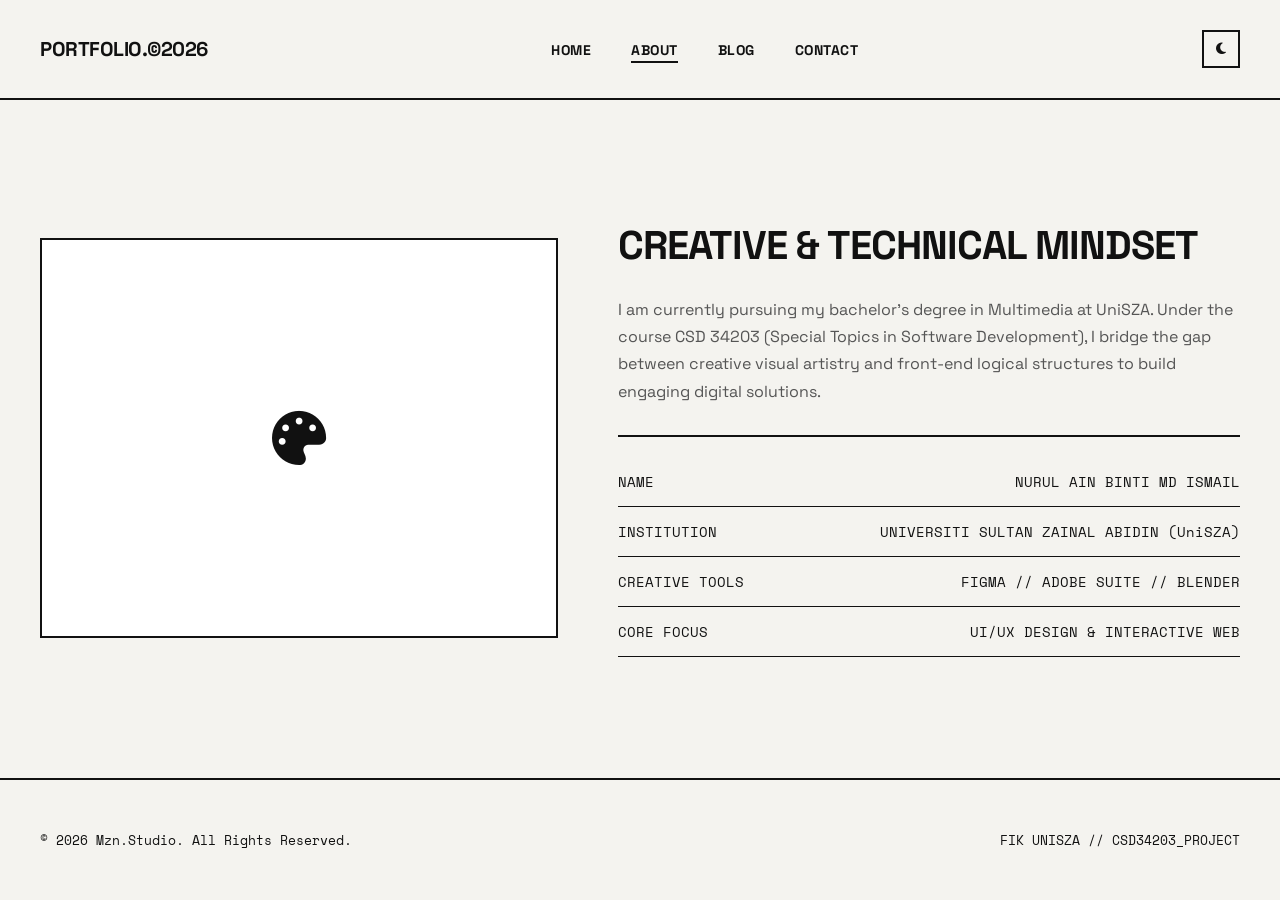
==== about.html @ 972f9861 "COMMIT-2" ====
<!DOCTYPE html>
<html lang="en">
<head>
    <meta charset="UTF-8">
    <meta name="viewport" content="width=device-width, initial-scale=1.0">
    <title>About Me | Multimedia Portfolio</title>
    <link rel="stylesheet" href="style.css">
    <link rel="stylesheet" href="https://cdnjs.cloudflare.com/ajax/libs/font-awesome/6.4.0/css/all.min.css">
</head>
<body>

    <nav class="navbar">
        <div class="logo">PORTFOLIO.©2026</div>
        <ul class="nav-links">
            <li><a href="index.html">Home</a></li>
            <li><a href="about.html" class="active">About</a></li>
            <li><a href="blog.html">Blog</a></li>
            <li><a href="contact.html">Contact</a></li>
        </ul>
        <button id="theme-toggle" class="toggle-btn"><i class="fas fa-moon"></i></button>
    </nav>

    <main class="container" style="margin-top: 60px;">
        <div class="about-grid">
            
            <div class="graphic-box">
                <i class="fa-solid fa-palette"></i>
            </div>
            
            <div class="about-text">
                <h2>Creative & Technical Mindset</h2>
                <p>I am currently pursuing my bachelor's degree in Multimedia at UniSZA. Under the course CSD 34203 (Special Topics in Software Development), I bridge the gap between creative visual artistry and front-end logical structures to build engaging digital solutions.</p>
                
                <div class="profile-details">
                    <div class="detail-row">
                        <span>NAME</span>
                        <span>NURUL AIN BINTI MD ISMAIL</span>
                    </div>
                    <div class="detail-row">
                        <span>INSTITUTION</span>
                        <span>UNIVERSITI SULTAN ZAINAL ABIDIN (UniSZA)</span>
                    </div>
                    <div class="detail-row">
                        <span>CREATIVE TOOLS</span>
                        <span>FIGMA // ADOBE SUITE // BLENDER</span>
                    </div>
                    <div class="detail-row">
                        <span>CORE FOCUS</span>
                        <span>UI/UX DESIGN & INTERACTIVE WEB</span>
                    </div>
                </div>
            </div>

        </div>
    </main>

    <footer>
        <p>&copy; 2026 Mzn.Studio. All Rights Reserved.</p>
        <p>FIK UNISZA // CSD34203_PROJECT</p>
    </footer>

    <script src="script.js"></script>
</body>
</html>
---- style.css ----
/* --- Google Fonts (Antonio for Big Text & Space Grotesk for Body Text) --- */
@import url('https://fonts.googleapis.com/css2?family=Antonio:wght=700&family=Space+Grotesk:wght=500;700;800&family=Space+Mono:wght=400;700&display=swap');

/* FIX: Membuatkan kesan skrol automatik meluncur lancar ke bawah apabila kad diklik */
html {
    scroll-behavior: smooth;
}

:root {
    --bg-color: #f4f3ef; 
    --text-color: #111111;
    --text-muted: #555555;
    --border-color: #111111;
    --accent-color: #111111;
    --card-bg: #ffffff;
    --transition: all 0.4s cubic-bezier(0.16, 1, 0.3, 1); /* Efek transisi yang smooth & elastik */
}

[data-theme="dark"] {
    --bg-color: #0c0c0c;
    --text-color: #f4f3ef;
    --text-muted: #aaaaaa;
    --border-color: #f4f3ef;
    --accent-color: #f4f3ef;
    --card-bg: #1a1a1a;
}

/* --- Base Setup --- */
* {
    margin: 0;
    padding: 0;
    box-sizing: border-box;
}

body {
    background-color: var(--bg-color);
    color: var(--text-color);
    font-family: 'Space Grotesk', sans-serif;
    transition: background-color var(--transition), color var(--transition);
    -webkit-font-smoothing: antialiased;
    display: flex;
    flex-direction: column;
    min-height: 100vh;
    overflow-x: hidden;
}

.container {
    max-width: 1300px;
    margin: 0 auto;
    padding: 0 40px;
    flex: 1;
    width: 100%;
}

/* --- Navigation Bar --- */
.navbar {
    display: flex;
    justify-content: space-between;
    align-items: center;
    padding: 30px 40px;
    border-bottom: 2px solid var(--border-color);
    background-color: var(--bg-color);
    position: sticky;
    top: 0;
    z-index: 100;
    animation: fadeInDown 0.8s ease forwards;
}

.logo {
    font-family: 'Space Grotesk', sans-serif;
    font-size: 20px;
    font-weight: 800;
    letter-spacing: -0.5px;
    text-transform: uppercase;
}

.nav-links {
    list-style: none;
    display: flex;
    gap: 40px;
}

.nav-links a {
    text-decoration: none;
    color: var(--text-color);
    font-size: 14px;
    font-weight: 700;
    text-transform: uppercase;
    letter-spacing: 0.5px;
    position: relative;
    padding-bottom: 4px;
    transition: var(--transition);
}

.nav-links a::after {
    content: '';
    position: absolute;
    bottom: 0;
    left: 0;
    width: 0;
    height: 2px;
    background-color: var(--text-color);
    transition: var(--transition);
}

.nav-links a:hover::after, .nav-links a.active::after {
    width: 100%;
}

.toggle-btn {
    background: none;
    border: 2px solid var(--border-color);
    color: var(--text-color);
    width: 38px;
    height: 38px;
    cursor: pointer;
    display: flex;
    justify-content: center;
    align-items: center;
    transition: var(--transition);
}

.toggle-btn:hover {
    background-color: var(--text-color);
    color: var(--bg-color);
    transform: rotate(15deg);
}

/* --- HERO SHOWCASE SECTION --- */
.hero-showcase {
    display: flex;
    flex-direction: column;
    align-items: center;
    justify-content: center;
    padding: 60px 0;
    position: relative;
    min-height: 70vh;
}

.visual-container {
    position: relative;
    width: 100%;
    max-width: 1000px;
    display: flex;
    justify-content: center;
    align-items: center;
    margin-bottom: 40px;
    animation: scaleUp 1s cubic-bezier(0.16, 1, 0.3, 1) forwards;
}

.huge-bg-text {
    font-family: 'Antonio', sans-serif;
    font-size: 240px; 
    font-weight: 700;
    text-transform: uppercase;
    line-height: 1;
    letter-spacing: -6px;
    color: #111111; 
    user-select: none;
    z-index: 1;
    text-align: center;
    white-space: nowrap;
    transition: var(--transition);
}

[data-theme="dark"] .huge-bg-text {
    color: #f4f3ef;
}

.avatar-front {
    position: absolute;
    bottom: -25px; 
    height: 300px; 
    z-index: 2; 
    pointer-events: none; 
    transition: transform 0.5s cubic-bezier(0.175, 0.885, 0.32, 1.275);
}

.visual-container:hover .avatar-front {
    transform: scale(1.08) translateY(-5px) rotate(2deg);
}

.visual-container:hover .huge-bg-text {
    letter-spacing: 0px; 
}

/* --- SIDE STAMPS --- */
.hero-side-links {
    position: absolute;
    bottom: 20px;
    display: flex;
    flex-direction: column;
    align-items: center;
    gap: 24px;
    z-index: 10;
    animation: fadeIn 1.2s ease forwards;
}

.hero-side-links.left { left: 0px; }
.hero-side-links.right { right: 0px; }

.hero-side-links a {
    color: var(--text-color);
    font-size: 18px;
    text-decoration: none;
    transition: var(--transition);
}

.hero-side-links a:hover {
    transform: translateY(-5px) scale(1.2);
    color: var(--text-muted);
}

.hero-side-links .side-text {
    font-family: 'Space Mono', monospace;
    font-size: 11px;
    font-weight: 700;
    letter-spacing: 2px;
    color: var(--text-muted);
    writing-mode: vertical-rl; 
    text-transform: uppercase;
}

.side-line {
    width: 2px;
    height: 80px;
    background-color: var(--border-color);
    margin-top: 10px;
}

/* --- HERO TAG LAYER --- */
.hero-tag {
    font-family: 'Space Mono', monospace;
    font-size: 11px;
    font-weight: 700;
    text-transform: uppercase;
    letter-spacing: 2px;                  
    color: var(--text-color);
    margin-bottom: 25px;
    display: inline-flex;
    align-items: center;
    gap: 8px;                             
    padding: 6px 14px;
    position: relative;
    z-index: 5; 
}

.hero-tag::before {
    content: "";
    width: 8px;
    height: 8px;
    background-color: #00ff66;            
    border-radius: 50%;
    display: inline-block;
    box-shadow: 0 0 8px #00ff66;          
    animation: pulseGlow 2s infinite ease-in-out;
}

@keyframes pulseGlow {
    0%, 100% { transform: scale(1); opacity: 1; box-shadow: 0 0 8px #00ff66; }
    50% { transform: scale(1.3); opacity: 0.5; box-shadow: 0 0 2px #00ff66; }
}

/* --- HERO CONTENT --- */
.hero-content-bottom {
    text-align: center;
    max-width: 700px;
    display: flex;
    flex-direction: column;
    align-items: center;
    z-index: 3;
    animation: fadeInUp 1s cubic-bezier(0.16, 1, 0.3, 1) forwards;
}

.hero-desc {
    font-family: 'Space Grotesk', sans-serif;
    font-size: 19px;
    font-weight: 500;
    color: var(--text-muted);
    line-height: 1.6;
    margin-bottom: 35px;
}

.hero-cta {
    display: inline-flex;
    align-items: center;
    gap: 12px;
    text-decoration: none;
    color: var(--bg-color);
    background-color: var(--accent-color);
    font-family: 'Space Grotesk', sans-serif;
    font-weight: 700;
    font-size: 14px;
    text-transform: uppercase;
    letter-spacing: 1px;
    padding: 16px 40px;
    border: 2px solid var(--accent-color);
    box-shadow: 5px 5px 0px var(--text-muted);
    transition: var(--transition);
}

.hero-cta i { transition: transform 0.3s ease; }
.hero-cta:hover { background-color: var(--bg-color); color: var(--accent-color); box-shadow: 0px 0px 0px; transform: translate(5px, 5px); }
.hero-cta:hover i { transform: translateX(6px); }

/* --- About Profile Section --- */
.about-grid {
    display: grid;
    grid-template-columns: 1fr 1.2fr;
    gap: 60px;
    padding: 60px 0;
    align-items: center;
    animation: fadeInUp 0.8s ease forwards;
}

.graphic-box {
    border: 2px solid var(--border-color);
    background-color: var(--card-bg);
    height: 400px;
    display: flex;
    justify-content: center;
    align-items: center;
    font-size: 54px;
    color: var(--text-color);
    transition: var(--transition);
}

.graphic-box:hover { transform: rotate(-2deg) scale(0.98); }
.about-text h2 { font-family: 'Space Grotesk', sans-serif; font-size: 40px; font-weight: 800; text-transform: uppercase; margin-bottom: 25px; letter-spacing: -1px; }
.about-text p { color: var(--text-muted); font-size: 16px; line-height: 1.7; margin-bottom: 30px; }
.profile-details { border-top: 2px solid var(--border-color); padding-top: 20px; }

.detail-row {
    display: flex;
    justify-content: space-between;
    padding: 14px 0;
    border-bottom: 1px solid var(--border-color);
    font-family: 'Space Mono', monospace;
    font-size: 14px;
    transition: var(--transition);
}

.detail-row:hover { padding-left: 8px; background-color: rgba(0,0,0,0.02); }

/* --- Contact Form --- */
.contact-wrapper { max-width: 700px; margin: 40px auto; animation: fadeInUp 0.8s ease forwards; }
.minimal-form { margin-top: 50px; }
.form-field { margin-bottom: 40px; }
.form-field label { display: block; font-family: 'Space Mono', monospace; font-size: 13px; text-transform: uppercase; font-weight: 700; margin-bottom: 15px; }

.form-field input, .form-field textarea {
    width: 100%;
    border: none;
    border-bottom: 2px solid var(--border-color);
    background: none;
    padding: 12px 0;
    font-family: 'Space Grotesk', sans-serif;
    font-size: 17px;
    color: var(--text-color);
    border-radius: 0;
    transition: var(--transition);
}

.form-field input:focus, .form-field textarea:focus { outline: none; border-bottom-color: var(--text-muted); padding-left: 10px; }

.submit-btn {
    background-color: var(--accent-color);
    color: var(--bg-color);
    border: 2px solid var(--accent-color);
    padding: 16px 45px;
    font-size: 14px;
    text-transform: uppercase;
    font-weight: 700;
    cursor: pointer;
    box-shadow: 4px 4px 0px var(--text-muted);
    transition: var(--transition);
}

.submit-btn:hover { background-color: var(--bg-color); color: var(--accent-color); transform: translate(4px, 4px); box-shadow: 0px 0px 0px; }

/* --- Footer --- */
footer {
    padding: 50px 40px;
    border-top: 2px solid var(--border-color);
    display: flex;
    justify-content: space-between;
    align-items: center;
    font-family: 'Space Mono', monospace;
    font-size: 13px;
    margin-top: 60px;
}

/* --- KEYFRAME ANIMATIONS --- */
@keyframes fadeInUp { from { opacity: 0; transform: translateY(30px); } to { opacity: 1; transform: translateY(0); } }
@keyframes fadeInDown { from { opacity: 0; transform: translateY(-20px); } to { opacity: 1; transform: translateY(0); } }
@keyframes scaleUp { from { opacity: 0; transform: scale(0.95); } to { opacity: 1; transform: scale(1); } }
@keyframes fadeIn { from { opacity: 0; } to { opacity: 1; } }


/* ==========================================================================
   --- COLIN MOY SIGNATURE PORTFOLIO LAYOUT (NO YELLOW VERSION) ---
   ========================================================================== */

.moy-body-clean {
    background-color: #f4f3ef !important; 
    color: #111111 !important;
}

.moy-main-header {
    display: flex;
    justify-content: center;
    align-items: center;
    padding: 60px 0 30px 0;
    width: 100%;
}

.moy-huge-title {
    font-family: 'Space Grotesk', sans-serif;
    font-size: 95px;
    font-weight: 900;
    letter-spacing: -2px;
    display: flex;
    align-items: center;
    gap: 15px;
    color: #111111;
    text-transform: uppercase;
}

.moy-pill-switch {
    width: 210px;
    height: 75px;
    background-color: #111111;
    border-radius: 50px;
    display: inline-flex;
    align-items: center;
    padding: 0 12px;
    position: relative;
    cursor: pointer;
}

.moy-switch-circle {
    width: 53px;
    height: 53px;
    background-color: #f4f3ef;
    border-radius: 50%;
    position: absolute;
    right: 15px; 
    transition: all 0.35s cubic-bezier(0.16, 1, 0.3, 1);
}

.moy-pill-switch:hover .moy-switch-circle { transform: scale(1.08); }

.moy-horizontal-scroll-container {
    display: flex;
    gap: 25px;
    padding: 20px 50px 80px 50px;
    overflow-x: auto; 
    scroll-snap-type: x mandatory;
    -webkit-overflow-scrolling: touch;
}

.moy-horizontal-scroll-container::-webkit-scrollbar { height: 8px; }
.moy-horizontal-scroll-container::-webkit-scrollbar-thumb { background: rgba(17, 17, 17, 0.15); border-radius: 10px; }

.moy-oval-card {
    flex: 0 0 290px; 
    height: 490px;
    border-radius: 145px; 
    position: relative;
    overflow: hidden;
    display: flex;
    flex-direction: column;
    justify-content: center;
    align-items: center;
    text-decoration: none;
    scroll-snap-align: start;
    box-shadow: 0px 15px 35px rgba(0,0,0,0.04);
    transition: transform 0.5s cubic-bezier(0.16, 1, 0.3, 1);
}

.card-image-overlay {
    position: absolute;
    top: 0;
    left: 0;
    width: 100%;
    height: 100%;
    background-size: cover;
    background-position: center;
    filter: grayscale(25%) brightness(0.65); 
    transition: transform 0.6s ease, filter 0.4s ease;
}

.card-info-layer { position: relative; z-index: 5; text-align: center; padding: 0 25px; color: #ffffff; }
.card-info-layer h3 { font-family: 'Space Grotesk', sans-serif; font-size: 22px; font-weight: 800; line-height: 1.2; text-transform: uppercase; letter-spacing: 0.5px; }
.card-info-layer .sub-tag { font-family: 'Space Mono', monospace; font-size: 11px; display: block; margin-top: 15px; opacity: 0.85; letter-spacing: 1px; }

.moy-oval-card:hover { transform: translateY(-12px); }
.moy-oval-card:hover .card-image-overlay { transform: scale(1.08); filter: grayscale(0%) brightness(0.75); }

/* --- REKA BENTUK SEKSYEN KES KAJIAN (PROJECT DETAILS) --- */
.project-detail-section {
    margin-top: 60px;
    display: flex;
    flex-direction: column;
    gap: 100px;
}

.project-detail-wrapper {
    padding: 60px 0;
    border-top: 2px solid var(--border-color);
    scroll-margin-top: 120px; /* Jarak penahan skrol supaya tidak tersumbat bawah navbar */
}

.detail-num {
    font-family: 'Space Mono', monospace;
    font-size: 13px;
    font-weight: 700;
    color: var(--text-muted);
    text-transform: uppercase;
}

.detail-title {
    font-family: 'Space Grotesk', sans-serif;
    font-size: 42px;
    font-weight: 800;
    text-transform: uppercase;
    margin: 15px 0 20px 0;
    letter-spacing: -1px;
}

.detail-desc {
    font-size: 17px;
    line-height: 1.7;
    color: var(--text-muted);
    max-width: 800px;
    margin-bottom: 40px;
}

.detail-placeholder-box {
    width: 100%;
    height: 400px;
    border: 2px dashed var(--border-color);
    display: flex;
    justify-content: center;
    align-items: center;
    font-family: 'Space Mono', monospace;
    font-size: 14px;
    color: var(--text-muted);
    background-color: var(--card-bg);
}

/* Responsif */
@media (max-width: 768px) {
    .moy-huge-title { font-size: 48px; gap: 8px; }
    .moy-pill-switch { width: 110px; height: 42px; padding: 0 6px; }
    .moy-switch-circle { width: 30px; height: 30px; right: 8px; }
    .moy-oval-card { flex: 0 0 220px; height: 390px; border-radius: 110px; }
    .moy-horizontal-scroll-container { padding: 10px 20px 40px 20px; gap: 15px; }
    .detail-title { font-size: 30px; }
    .detail-placeholder-box { height: 250px; }
}

/* --- Google Fonts (Antonio for Big Text & Space Grotesk for Body Text) --- */
@import url('https://fonts.googleapis.com/css2?family=Antonio:wght=700&family=Space+Grotesk:wght=500;700;800&family=Space+Mono:wght=400;700&display=swap');

/* FIX: Membuatkan kesan skrol automatik meluncur lancar ke bawah apabila kad diklik */
html {
    scroll-behavior: smooth;
}

:root {
    --bg-color: #f4f3ef; 
    --text-color: #111111;
    --text-muted: #555555;
    --border-color: #111111;
    --accent-color: #111111;
    --card-bg: #ffffff;
    --transition: all 0.4s cubic-bezier(0.16, 1, 0.3, 1); /* Efek transisi yang smooth & elastik */
}

[data-theme="dark"] {
    --bg-color: #0c0c0c;
    --text-color: #f4f3ef;
    --text-muted: #aaaaaa;
    --border-color: #f4f3ef;
    --accent-color: #f4f3ef;
    --card-bg: #1a1a1a;
}

/* --- Base Setup --- */
* {
    margin: 0;
    padding: 0;
    box-sizing: border-box;
}

body {
    background-color: var(--bg-color);
    color: var(--text-color);
    font-family: 'Space Grotesk', sans-serif;
    transition: background-color var(--transition), color var(--transition);
    -webkit-font-smoothing: antialiased;
    display: flex;
    flex-direction: column;
    min-height: 100vh;
    overflow-x: hidden;
}

.container {
    max-width: 1300px;
    margin: 0 auto;
    padding: 0 40px;
    flex: 1;
    width: 100%;
}

/* --- Navigation Bar --- */
.navbar {
    display: flex;
    justify-content: space-between;
    align-items: center;
    padding: 30px 40px;
    border-bottom: 2px solid var(--border-color);
    background-color: var(--bg-color);
    position: sticky;
    top: 0;
    z-index: 100;
    animation: fadeInDown 0.8s ease forwards;
}

.logo {
    font-family: 'Space Grotesk', sans-serif;
    font-size: 20px;
    font-weight: 800;
    letter-spacing: -0.5px;
    text-transform: uppercase;
}

.nav-links {
    list-style: none;
    display: flex;
    gap: 40px;
}

.nav-links a {
    text-decoration: none;
    color: var(--text-color);
    font-size: 14px;
    font-weight: 700;
    text-transform: uppercase;
    letter-spacing: 0.5px;
    position: relative;
    padding-bottom: 4px;
    transition: var(--transition);
}

.nav-links a::after {
    content: '';
    position: absolute;
    bottom: 0;
    left: 0;
    width: 0;
    height: 2px;
    background-color: var(--text-color);
    transition: var(--transition);
}

.nav-links a:hover::after, .nav-links a.active::after {
    width: 100%;
}

.toggle-btn {
    background: none;
    border: 2px solid var(--border-color);
    color: var(--text-color);
    width: 38px;
    height: 38px;
    cursor: pointer;
    display: flex;
    justify-content: center;
    align-items: center;
    transition: var(--transition);
}

.toggle-btn:hover {
    background-color: var(--text-color);
    color: var(--bg-color);
    transform: rotate(15deg);
}

/* --- HERO SHOWCASE SECTION --- */
.hero-showcase {
    display: flex;
    flex-direction: column;
    align-items: center;
    justify-content: center;
    padding: 60px 0;
    position: relative;
    min-height: 70vh;
}

.visual-container {
    position: relative;
    width: 100%;
    max-width: 1000px;
    display: flex;
    justify-content: center;
    align-items: center;
    margin-bottom: 40px;
    animation: scaleUp 1s cubic-bezier(0.16, 1, 0.3, 1) forwards;
}

.huge-bg-text {
    font-family: 'Antonio', sans-serif;
    font-size: 240px; 
    font-weight: 700;
    text-transform: uppercase;
    line-height: 1;
    letter-spacing: -6px;
    color: #111111; 
    user-select: none;
    z-index: 1;
    text-align: center;
    white-space: nowrap;
    transition: var(--transition);
}

[data-theme="dark"] .huge-bg-text {
    color: #f4f3ef;
}

.avatar-front {
    position: absolute;
    bottom: -25px; 
    height: 300px; 
    z-index: 2; 
    pointer-events: none; 
    transition: transform 0.5s cubic-bezier(0.175, 0.885, 0.32, 1.275);
}

.visual-container:hover .avatar-front {
    transform: scale(1.08) translateY(-5px) rotate(2deg);
}

.visual-container:hover .huge-bg-text {
    letter-spacing: 0px; 
}

/* --- SIDE STAMPS --- */
.hero-side-links {
    position: absolute;
    bottom: 20px;
    display: flex;
    flex-direction: column;
    align-items: center;
    gap: 24px;
    z-index: 10;
    animation: fadeIn 1.2s ease forwards;
}

.hero-side-links.left { left: 0px; }
.hero-side-links.right { right: 0px; }

.hero-side-links a {
    color: var(--text-color);
    font-size: 18px;
    text-decoration: none;
    transition: var(--transition);
}

.hero-side-links a:hover {
    transform: translateY(-5px) scale(1.2);
    color: var(--text-muted);
}

.hero-side-links .side-text {
    font-family: 'Space Mono', monospace;
    font-size: 11px;
    font-weight: 700;
    letter-spacing: 2px;
    color: var(--text-muted);
    writing-mode: vertical-rl; 
    text-transform: uppercase;
}

.side-line {
    width: 2px;
    height: 80px;
    background-color: var(--border-color);
    margin-top: 10px;
}

/* --- HERO TAG LAYER --- */
.hero-tag {
    font-family: 'Space Mono', monospace;
    font-size: 11px;
    font-weight: 700;
    text-transform: uppercase;
    letter-spacing: 2px;                  
    color: var(--text-color);
    margin-bottom: 25px;
    display: inline-flex;
    align-items: center;
    gap: 8px;                             
    padding: 6px 14px;
    position: relative;
    z-index: 5; 
}

.hero-tag::before {
    content: "";
    width: 8px;
    height: 8px;
    background-color: #00ff66;            
    border-radius: 50%;
    display: inline-block;
    box-shadow: 0 0 8px #00ff66;          
    animation: pulseGlow 2s infinite ease-in-out;
}

@keyframes pulseGlow {
    0%, 100% { transform: scale(1); opacity: 1; box-shadow: 0 0 8px #00ff66; }
    50% { transform: scale(1.3); opacity: 0.5; box-shadow: 0 0 2px #00ff66; }
}

/* --- HERO CONTENT --- */
.hero-content-bottom {
    text-align: center;
    max-width: 700px;
    display: flex;
    flex-direction: column;
    align-items: center;
    z-index: 3;
    animation: fadeInUp 1s cubic-bezier(0.16, 1, 0.3, 1) forwards;
}

.hero-desc {
    font-family: 'Space Grotesk', sans-serif;
    font-size: 19px;
    font-weight: 500;
    color: var(--text-muted);
    line-height: 1.6;
    margin-bottom: 35px;
}

.hero-cta {
    display: inline-flex;
    align-items: center;
    gap: 12px;
    text-decoration: none;
    color: var(--bg-color);
    background-color: var(--accent-color);
    font-family: 'Space Grotesk', sans-serif;
    font-weight: 700;
    font-size: 14px;
    text-transform: uppercase;
    letter-spacing: 1px;
    padding: 16px 40px;
    border: 2px solid var(--accent-color);
    box-shadow: 5px 5px 0px var(--text-muted);
    transition: var(--transition);
}

.hero-cta i { transition: transform 0.3s ease; }
.hero-cta:hover { background-color: var(--bg-color); color: var(--accent-color); box-shadow: 0px 0px 0px; transform: translate(5px, 5px); }
.hero-cta:hover i { transform: translateX(6px); }

/* --- About Profile Section --- */
.about-grid {
    display: grid;
    grid-template-columns: 1fr 1.2fr;
    gap: 60px;
    padding: 60px 0;
    align-items: center;
    animation: fadeInUp 0.8s ease forwards;
}

.graphic-box {
    border: 2px solid var(--border-color);
    background-color: var(--card-bg);
    height: 400px;
    display: flex;
    justify-content: center;
    align-items: center;
    font-size: 54px;
    color: var(--text-color);
    transition: var(--transition);
}

.graphic-box:hover { transform: rotate(-2deg) scale(0.98); }
.about-text h2 { font-family: 'Space Grotesk', sans-serif; font-size: 40px; font-weight: 800; text-transform: uppercase; margin-bottom: 25px; letter-spacing: -1px; }
.about-text p { color: var(--text-muted); font-size: 16px; line-height: 1.7; margin-bottom: 30px; }
.profile-details { border-top: 2px solid var(--border-color); padding-top: 20px; }

.detail-row {
    display: flex;
    justify-content: space-between;
    padding: 14px 0;
    border-bottom: 1px solid var(--border-color);
    font-family: 'Space Mono', monospace;
    font-size: 14px;
    transition: var(--transition);
}

.detail-row:hover { padding-left: 8px; background-color: rgba(0,0,0,0.02); }

/* --- Contact Form --- */
.contact-wrapper { max-width: 700px; margin: 40px auto; animation: fadeInUp 0.8s ease forwards; }
.minimal-form { margin-top: 50px; }
.form-field { margin-bottom: 40px; }
.form-field label { display: block; font-family: 'Space Mono', monospace; font-size: 13px; text-transform: uppercase; font-weight: 700; margin-bottom: 15px; }

.form-field input, .form-field textarea {
    width: 100%;
    border: none;
    border-bottom: 2px solid var(--border-color);
    background: none;
    padding: 12px 0;
    font-family: 'Space Grotesk', sans-serif;
    font-size: 17px;
    color: var(--text-color);
    border-radius: 0;
    transition: var(--transition);
}

.form-field input:focus, .form-field textarea:focus { outline: none; border-bottom-color: var(--text-muted); padding-left: 10px; }

.submit-btn {
    background-color: var(--accent-color);
    color: var(--bg-color);
    border: 2px solid var(--accent-color);
    padding: 16px 45px;
    font-size: 14px;
    text-transform: uppercase;
    font-weight: 700;
    cursor: pointer;
    box-shadow: 4px 4px 0px var(--text-muted);
    transition: var(--transition);
}

.submit-btn:hover { background-color: var(--bg-color); color: var(--accent-color); transform: translate(4px, 4px); box-shadow: 0px 0px 0px; }

/* --- Footer --- */
footer {
    padding: 50px 40px;
    border-top: 2px solid var(--border-color);
    display: flex;
    justify-content: space-between;
    align-items: center;
    font-family: 'Space Mono', monospace;
    font-size: 13px;
    margin-top: 60px;
}

/* --- KEYFRAME ANIMATIONS --- */
@keyframes fadeInUp { from { opacity: 0; transform: translateY(30px); } to { opacity: 1; transform: translateY(0); } }
@keyframes fadeInDown { from { opacity: 0; transform: translateY(-20px); } to { opacity: 1; transform: translateY(0); } }
@keyframes scaleUp { from { opacity: 0; transform: scale(0.95); } to { opacity: 1; transform: scale(1); } }
@keyframes fadeIn { from { opacity: 0; } to { opacity: 1; } }


/* ==========================================================================
   --- COLIN MOY SIGNATURE PORTFOLIO LAYOUT (NO YELLOW VERSION) ---
   ========================================================================== */

.moy-body-clean {
    background-color: #f4f3ef !important; 
    color: #111111 !important;
}

.moy-main-header {
    display: flex;
    justify-content: center;
    align-items: center;
    padding: 60px 0 30px 0;
    width: 100%;
}

.moy-huge-title {
    font-family: 'Space Grotesk', sans-serif;
    font-size: 95px;
    font-weight: 900;
    letter-spacing: -2px;
    display: flex;
    align-items: center;
    gap: 15px;
    color: #111111;
    text-transform: uppercase;
}

.moy-pill-switch {
    width: 210px;
    height: 75px;
    background-color: #111111;
    border-radius: 50px;
    display: inline-flex;
    align-items: center;
    padding: 0 12px;
    position: relative;
    cursor: pointer;
}

.moy-switch-circle {
    width: 53px;
    height: 53px;
    background-color: #f4f3ef;
    border-radius: 50%;
    position: absolute;
    right: 15px; 
    transition: all 0.35s cubic-bezier(0.16, 1, 0.3, 1);
}

.moy-pill-switch:hover .moy-switch-circle { transform: scale(1.08); }

.moy-horizontal-scroll-container {
    display: flex;
    gap: 25px;
    padding: 20px 50px 80px 50px;
    overflow-x: auto; 
    scroll-snap-type: x mandatory;
    -webkit-overflow-scrolling: touch;
}

.moy-horizontal-scroll-container::-webkit-scrollbar { height: 8px; }
.moy-horizontal-scroll-container::-webkit-scrollbar-thumb { background: rgba(17, 17, 17, 0.15); border-radius: 10px; }

.moy-oval-card {
    flex: 0 0 290px; 
    height: 490px;
    border-radius: 145px; 
    position: relative;
    overflow: hidden;
    display: flex;
    flex-direction: column;
    justify-content: center;
    align-items: center;
    text-decoration: none;
    scroll-snap-align: start;
    box-shadow: 0px 15px 35px rgba(0,0,0,0.04);
    transition: transform 0.5s cubic-bezier(0.16, 1, 0.3, 1);
}

.card-image-overlay {
    position: absolute;
    top: 0;
    left: 0;
    width: 100%;
    height: 100%;
    background-size: cover;
    background-position: center;
    filter: grayscale(25%) brightness(0.65); 
    transition: transform 0.6s ease, filter 0.4s ease;
}

.card-info-layer { position: relative; z-index: 5; text-align: center; padding: 0 25px; color: #ffffff; }
.card-info-layer h3 { font-family: 'Space Grotesk', sans-serif; font-size: 22px; font-weight: 800; line-height: 1.2; text-transform: uppercase; letter-spacing: 0.5px; }
.card-info-layer .sub-tag { font-family: 'Space Mono', monospace; font-size: 11px; display: block; margin-top: 15px; opacity: 0.85; letter-spacing: 1px; }

.moy-oval-card:hover { transform: translateY(-12px); }
.moy-oval-card:hover .card-image-overlay { transform: scale(1.08); filter: grayscale(0%) brightness(0.75); }

/* --- REKA BENTUK SEKSYEN KES KAJIAN (PROJECT DETAILS) --- */
.project-detail-section {
    margin-top: 60px;
    display: flex;
    flex-direction: column;
    gap: 100px;
}

.project-detail-wrapper {
    padding: 60px 0;
    border-top: 2px solid var(--border-color);
    scroll-margin-top: 120px; /* Jarak penahan skrol supaya tidak tersumbat bawah navbar */
}

.detail-num {
    font-family: 'Space Mono', monospace;
    font-size: 13px;
    font-weight: 700;
    color: var(--text-muted);
    text-transform: uppercase;
}

.detail-title {
    font-family: 'Space Grotesk', sans-serif;
    font-size: 42px;
    font-weight: 800;
    text-transform: uppercase;
    margin: 15px 0 20px 0;
    letter-spacing: -1px;
}

.detail-desc {
    font-size: 17px;
    line-height: 1.7;
    color: var(--text-muted);
    max-width: 800px;
    margin-bottom: 40px;
}

.detail-placeholder-box {
    width: 100%;
    height: 400px;
    border: 2px dashed var(--border-color);
    display: flex;
    justify-content: center;
    align-items: center;
    font-family: 'Space Mono', monospace;
    font-size: 14px;
    color: var(--text-muted);
    background-color: var(--card-bg);
}

/* Responsif */
@media (max-width: 768px) {
    .moy-huge-title { font-size: 48px; gap: 8px; }
    .moy-pill-switch { width: 110px; height: 42px; padding: 0 6px; }
    .moy-switch-circle { width: 30px; height: 30px; right: 8px; }
    .moy-oval-card { flex: 0 0 220px; height: 390px; border-radius: 110px; }
    .moy-horizontal-scroll-container { padding: 10px 20px 40px 20px; gap: 15px; }
    .detail-title { font-size: 30px; }
    .detail-placeholder-box { height: 250px; }
}

/* ==========================================================================
   --- MINIMALIST MOY SHOWCASE WITH CLOUD GRID ARRANGEMENT ---
   ========================================================================== */

.moy-showcase-wrapper {
    padding: 60px 0;
    border-top: 2px solid var(--border-color); /* Ikut garisan pembahagi asal */
    scroll-margin-top: 120px;
}

.moy-showcase-header {
    margin-bottom: 45px;
}

.moy-showcase-title {
    font-family: 'Space Grotesk', sans-serif;
    font-size: 42px;
    font-weight: 800;
    text-transform: uppercase;
    margin: 12px 0 15px 0;
    letter-spacing: -1px;
    color: var(--text-color);
}

.moy-showcase-line {
    width: 100%;
    height: 2px;
    background-color: var(--border-color); /* Garisan hitam padat asal */
    margin-top: 25px;
}

/* --- Penggayaan Struktur Kedudukan Mengikut Rujukan Gambar --- */
.moy-cloud-container {
    display: flex;
    flex-direction: column;
    align-items: center;
    gap: 30px;
    width: 100%;
    margin: 40px auto 0 auto;
}

.moy-cloud-row {
    display: flex;
    justify-content: center;
    align-items: center;
    gap: 25px;
    width: 100%;
}

/* Kad Screenshot Kecil Gaya Minimalis (Bukan Neon Glow) */
.moy-mini-card {
    width: 250px;
    height: 145px;
    border-radius: 16px; /* Bucu bulat macam dalam rujukan gambar */
    overflow: hidden;
    border: 2px solid var(--border-color); /* Bingkai hitam ikut tema asal */
    box-shadow: 4px 4px 0px rgba(0,0,0,0.1); /* Tipis minimalis shadow */
    background-color: var(--card-bg);
    transition: var(--transition);
}

.moy-mini-card img {
    width: 100%;
    height: 100%;
    object-fit: cover;
}

.moy-mini-card:hover {
    transform: translateY(-6px) scale(1.03);
    box-shadow: 8px 8px 0px var(--border-color);
}

/* Pengetatan Senget Efek Kreatif Kiri Kanan */
.moy-mini-card.moy-tilt-left { transform: translateX(10px) rotate(-2deg); }
.moy-mini-card.moy-tilt-right { transform: translateX(-10px) rotate(2deg); }

/* --- MINI LAPTOP MOCKUP TEMA MINIMALIS --- */
.moy-laptop-frame {
    width: 530px;
    position: relative;
    z-index: 5;
}

.moy-laptop-screen {
    background-color: #000;
    border: 12px solid var(--border-color); /* Guna warna border asal */
    border-radius: 14px 14px 0 0;
    height: 315px;
    overflow: hidden;
}

.moy-laptop-screen img {
    width: 100%;
    height: 100%;
    object-fit: cover;
}

.moy-laptop-base {
    background-color: var(--border-color); /* Tapak laptop solid gelap */
    height: 12px;
    width: 114%;
    margin-left: -7%;
    border-radius: 0 0 10px 10px;
    position: relative;
}

/* Responsif untuk paparan Mobile */
@media (max-width: 992px) {
    .moy-cloud-row { flex-wrap: wrap; gap: 15px; }
    .moy-laptop-frame { width: 100%; }
    .moy-laptop-screen { height: 210px; }
    .moy-mini-card { width: 46%; height: 110px; transform: none !important; }
    .moy-showcase-title { font-size: 28px; }
}

/* Tajuk Kecil Bahagian */
.section-sub-title {
    font-size: 1.1rem;
    color: #888;
    text-transform: uppercase;
    letter-spacing: 2px;
    margin: 40px 0 20px 0;
    text-align: left;
    width: 100%;
}

/* Grid 3x2 untuk Gambar Bengkel (Environment) */
.workshop-scenery-grid {
    display: grid;
    grid-template-columns: repeat(3, 1fr);
    gap: 15px;
    width: 100%;
    margin-bottom: 30px;
}

.scenery-card img {
    width: 100%;
    border-radius: 8px;
    border: 1px solid #333;
    transition: transform 0.3s ease;
}

/* Kontainer utama untuk barisan alatan */
.tools-showcase-row {
    display: flex;
    justify-content: center; /* Kumpulkan semua alatan rapat di tengah-tengah */
    align-items: center;
    gap: 30px;              /* Jarak antara alatan (awak boleh adjust nombor ni kalau nak lagi rapat) */
    width: 100%;
    margin-top: 20px;
}

/* Kotak alatan (tanpa background) */
.tool-vertical-card {
    /* flex: 1; <-- KOD INI DAH DIBUANG supaya dia tak tarik gambar jauh-jauh */
    background: transparent; 
    border: none;            
    padding: 10px;
    transition: all 0.3s ease;
    display: flex;
    justify-content: center;
    align-items: center;
}

/* Gambar alatan */
.tool-vertical-card img {
    width: auto;             /* Biar lebar gambar ikut saiz asal */
    height: 140px;           /* Set tinggi yang seragam supaya semua alatan sama tinggi */
    object-fit: contain;
    filter: drop-shadow(0px 0px 6px rgba(255, 255, 255, 0.6)); 
    transition: all 0.3s ease;
}

/* Kesan bila tetikus lalu (Hover) */
.tool-vertical-card:hover img {
    transform: scale(1.15) translateY(-8px); 
    filter: drop-shadow(0px 0px 12px rgba(0, 255, 255, 0.9)); 
}

.tool-vertical-card img {
    width: 100%;
    height: auto;
    max-height: 180px;
    object-fit: contain;
    /* TRIK UTAMA: Menambah cahaya putih halus di sekeliling alatan supaya besi hitam nampak timbul */
    filter: drop-shadow(0px 0px 6px rgba(255, 255, 255, 0.6)); 
    transition: all 0.3s ease;
}

/* Kesan Interaktif apabila Dr lalukan tetikus (Hover) */
.tool-vertical-card:hover img {
    transform: scale(1.1) translateY(-8px); /* Alatan membesar sikit & terapung naik atas */
    /* Cahaya putih bertukar menjadi neon cyan yang gempak bila di-hover */
    filter: drop-shadow(0px 0px 12px rgba(0, 255, 255, 0.9)); 
}

/* Kesan Hover (Bila Dr gerakkan tetikus, gambar akan naik sikit) */
.scenery-card img:hover, .tool-vertical-card:hover {
    transform: translateY(-5px);
    border-color: #00ffff; /* Tukar border jadi warna cyan terang */
    box-shadow: 0 5px 15px rgba(0, 255, 255, 0.2);
}

/* Sesuai untuk paparan Phone */
@media (max-width: 768px) {
    .workshop-scenery-grid {
        grid-template-columns: repeat(2, 1fr);
    }
    .tools-showcase-row {
        display: grid;
        grid-template-columns: repeat(3, 1fr);
    }
}
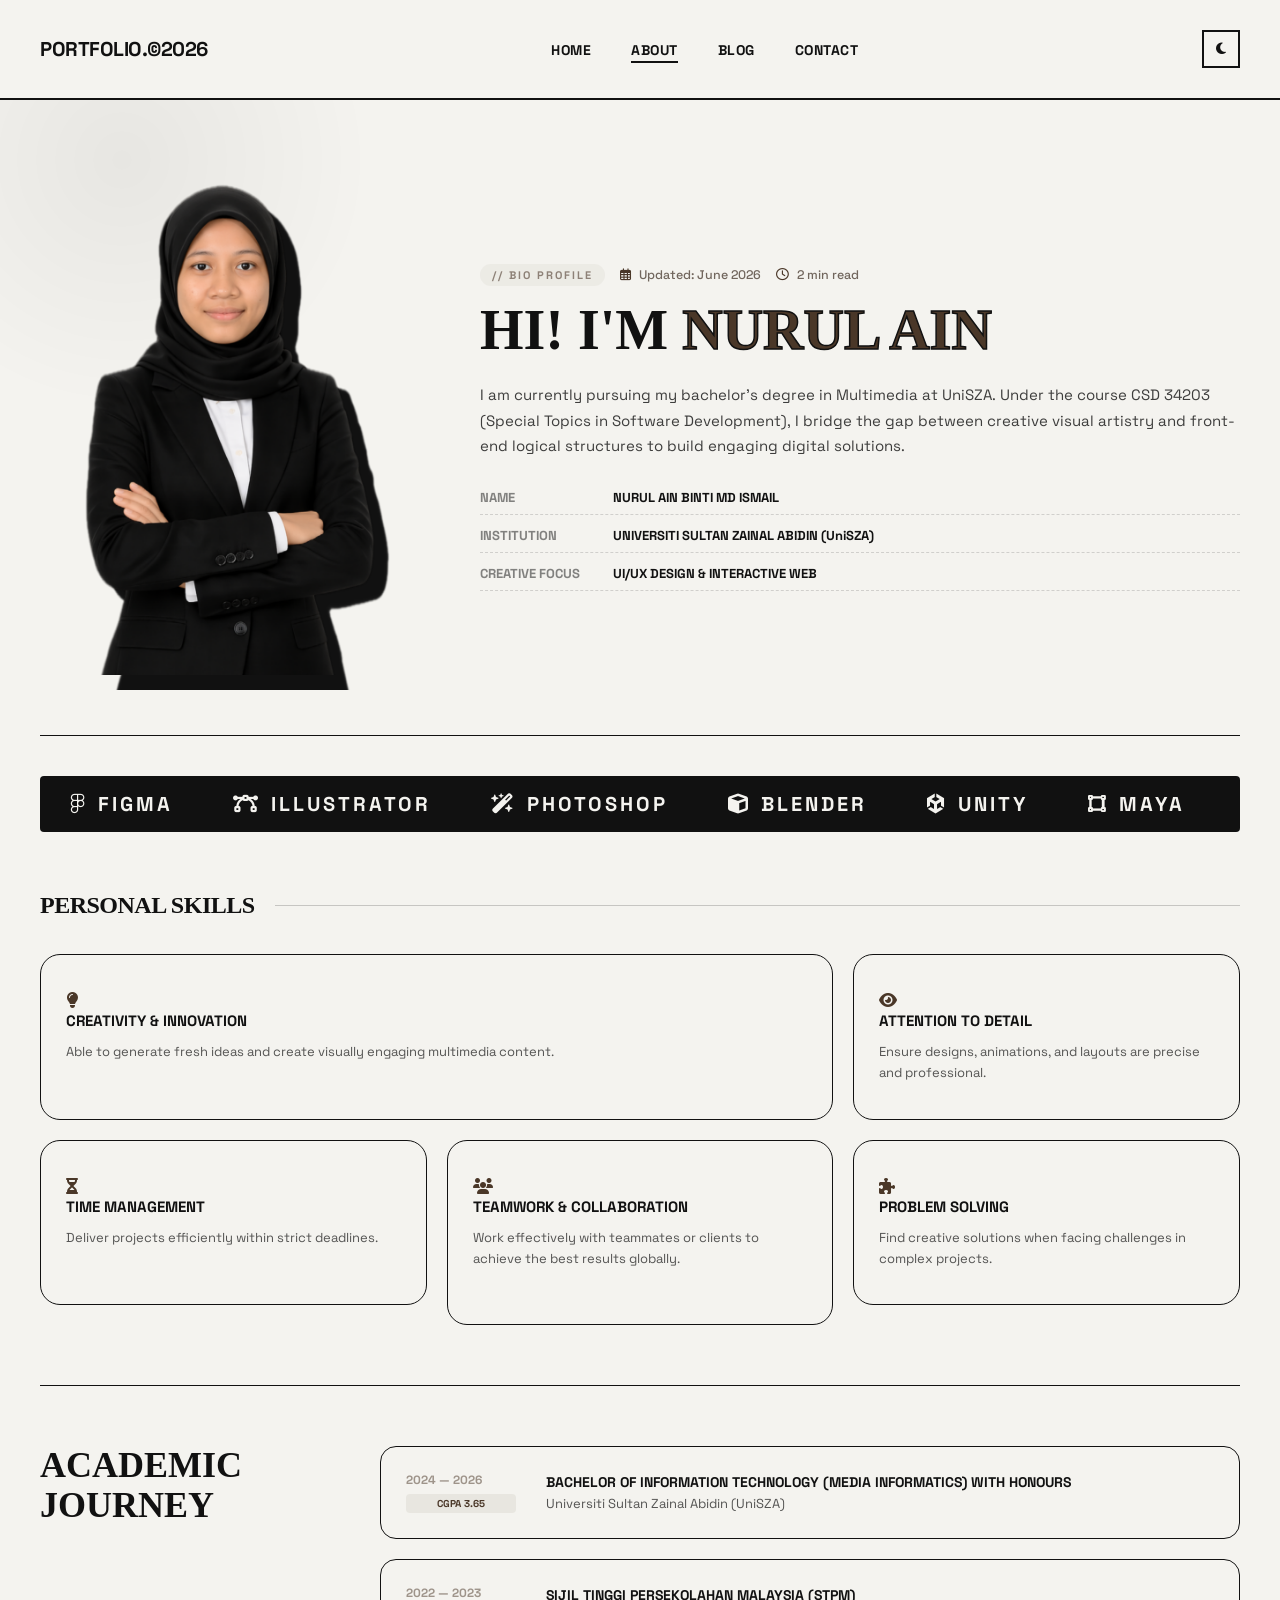
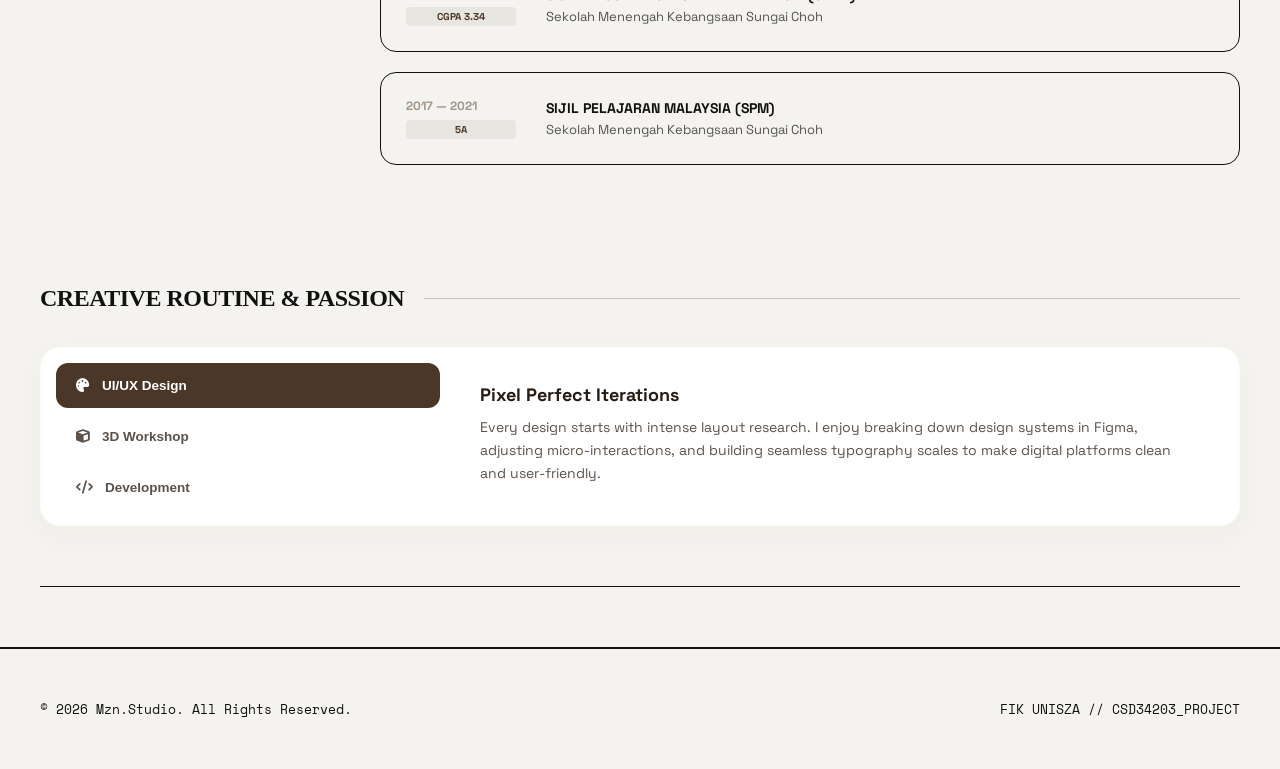
==== commit 73f72092: "COMMIT-3" ====
--- a/about.html
+++ b/about.html
@@ -3,9 +3,153 @@
 <head>
     <meta charset="UTF-8">
     <meta name="viewport" content="width=device-width, initial-scale=1.0">
-    <title>About Me | Multimedia Portfolio</title>
+    <title>About Me | Premium Portfolio</title>
     <link rel="stylesheet" href="style.css">
+    <!-- Panggilan Font Awesome & Google Fonts (Plus Jakarta Sans & Syne) -->
     <link rel="stylesheet" href="https://cdnjs.cloudflare.com/ajax/libs/font-awesome/6.4.0/css/all.min.css">
+    <link href="https://fonts.googleapis.com/css2?family=Plus+Jakarta+Sans:wght@400;500;600;700;800&family=Syne:wght@700;800&display=swap" rel="stylesheet">
+    
+    <style>
+        /* ==========================================================================
+           🎨 GLOBAL ACCENT UPDATE (TUKAR BIRU -> ESTETIK COKLAT GELAP)
+           ========================================================================== */
+        :root {
+            --accent-color: #4a3728; /* Coklat Gelap Estetik */
+            --accent-light: rgba(74, 55, 40, 0.07); /* Tint Coklat Lembut */
+            --text-muted: #71665d;
+        }
+
+        /* Elemen Meta Masa & Tarikh Gaya Blog */
+        .blog-meta-wrapper {
+            display: flex;
+            align-items: center;
+            gap: 15px;
+            font-size: 12.5px;
+            color: var(--text-muted);
+            font-weight: 500;
+            margin-bottom: 12px;
+        }
+        .blog-meta-wrapper span i {
+            margin-right: 5px;
+            color: var(--accent-color);
+        }
+
+        .sub-tag {
+            font-size: 11px !important;
+            font-weight: 700;
+            color: var(--accent-color) !important;
+            background: var(--accent-light);
+            padding: 4px 12px !important;
+            border-radius: 100px !important;
+            text-transform: uppercase;
+            letter-spacing: 0.5px;
+        }
+
+        .hollow-text {
+            color: var(--accent-color) !important;
+        }
+
+        /* CSS Bahagian Routine Tabs (Vibes Kad Blog Premium) */
+        .routine-tabs-container {
+            display: grid;
+            grid-template-columns: 1fr 2fr;
+            background: #ffffff;
+            border-radius: 20px;
+            padding: 15px;
+            box-shadow: 0 10px 30px rgba(74, 55, 40, 0.03);
+            gap: 15px;
+            border: 1px solid rgba(74, 55, 40, 0.02);
+            margin-top: 20px;
+        }
+        @media (max-width: 768px) { 
+            .routine-tabs-container { grid-template-columns: 1fr; } 
+        }
+
+        .tab-menu { 
+            display: flex; 
+            flex-direction: column; 
+            gap: 6px; 
+        }
+        @media (max-width: 768px) { 
+            .tab-menu { flex-direction: row; flex-wrap: wrap; } 
+        }
+        
+        .tab-btn {
+            background: transparent;
+            border: none;
+            padding: 15px 20px;
+            text-align: left;
+            font-size: 13.5px;
+            font-weight: 600;
+            border-radius: 12px;
+            cursor: pointer;
+            display: flex;
+            align-items: center;
+            gap: 12px;
+            color: #5c524a;
+            transition: all 0.2s ease;
+        }
+        .tab-btn:hover { 
+            background: rgba(74, 55, 40, 0.03); 
+        }
+        .tab-btn.active-tab {
+            background: var(--accent-color) !important; 
+            color: #ffffff;
+        }
+
+        .tab-contents { 
+            padding: 20px 25px; 
+        }
+        .tab-content-pane { 
+            display: none; 
+        }
+        .tab-content-pane.active-pane { 
+            display: block; 
+        }
+        .tab-content-pane h3 { 
+            font-size: 18px; 
+            font-weight: 700; 
+            margin: 0 0 10px 0; 
+            color: #261c14; 
+        }
+        .tab-content-pane p { 
+            font-size: 14px; 
+            color: #5c524a; 
+            line-height: 1.65; 
+            margin: 0; 
+        }
+
+        /* Kemas kini warna elemen sedia ada supaya selari */
+        .edu-date {
+            color: var(--accent-color) !important;
+        }
+        .edu-grade {
+            background: var(--accent-light) !important;
+            color: var(--accent-color) !important;
+        }
+        .bento-icon {
+            color: var(--accent-color) !important;
+        }
+
+        /* ==========================================================================
+           🌓 DARK MODE COMPATIBILITY (TEMA COKLAT UNTUK DARK MODE)
+           ========================================================================== */
+        body.dark-theme {
+            --accent-color: #d7c4b7; /* Warna coklat krim lembut untuk mod gelap */
+            --accent-light: rgba(215, 196, 183, 0.15);
+            --text-muted: #a3968e;
+        }
+        body.dark-theme .routine-tabs-container {
+            background: #181614 !important; /* Latar belakang coklat sangat gelap */
+            box-shadow: 0 15px 35px rgba(0,0,0,0.3) !important;
+            border-color: rgba(255,255,255,0.02) !important;
+        }
+        body.dark-theme .tab-btn { color: #a3968e; }
+        body.dark-theme .tab-btn:hover { background: rgba(255,255,255,0.03); }
+        body.dark-theme .tab-btn.active-tab { background: var(--accent-color) !important; color: #181614; font-weight: 700; }
+        body.dark-theme .tab-content-pane h3 { color: #ffffff; }
+        body.dark-theme .tab-content-pane p { color: #ced4da; }
+    </style>
 </head>
 <body>
 
@@ -20,38 +164,184 @@
         <button id="theme-toggle" class="toggle-btn"><i class="fas fa-moon"></i></button>
     </nav>
 
-    <main class="container" style="margin-top: 60px;">
-        <div class="about-grid">
-            
-            <div class="graphic-box">
-                <i class="fa-solid fa-palette"></i>
-            </div>
-            
-            <div class="about-text">
-                <h2>Creative & Technical Mindset</h2>
-                <p>I am currently pursuing my bachelor's degree in Multimedia at UniSZA. Under the course CSD 34203 (Special Topics in Software Development), I bridge the gap between creative visual artistry and front-end logical structures to build engaging digital solutions.</p>
+    <!-- KESAN GLOW LATAR BELAKANG (UPGRADED) -->
+    <div class="ambient-glow"></div>
+
+    <main class="container" style="margin-top: 80px;">
+        
+        <!-- ==========================================
+             📸 SECTION 1: BIODATA & PORTRAIT (WITH BLOG META TIME)
+             ========================================== -->
+        <section class="hero-clean-grid">
+            <div class="hero-image-side">
+                <img src="ain.png" alt="Nurul Ain" class="floating-portrait">
+            </div>
+            
+            <div class="hero-text-side">
+                <!-- ELEMEN MASA SEPERTI DI BLOG -->
+                <div class="blog-meta-wrapper">
+                    <span class="sub-tag">// BIO PROFILE</span>
+                    <span><i class="far fa-calendar-alt"></i> Updated: June 2026</span>
+                    <span><i class="far fa-clock"></i> 2 min read</span>
+                </div>
+
+                <h1 class="main-title">Hi! I'm <span class="hollow-text">Nurul Ain</span></h1>
+                <p class="bio-desc">I am currently pursuing my bachelor's degree in Multimedia at UniSZA. Under the course CSD 34203 (Special Topics in Software Development), I bridge the gap between creative visual artistry and front-end logical structures to build engaging digital solutions.</p>
                 
-                <div class="profile-details">
-                    <div class="detail-row">
-                        <span>NAME</span>
-                        <span>NURUL AIN BINTI MD ISMAIL</span>
-                    </div>
-                    <div class="detail-row">
-                        <span>INSTITUTION</span>
-                        <span>UNIVERSITI SULTAN ZAINAL ABIDIN (UniSZA)</span>
-                    </div>
-                    <div class="detail-row">
-                        <span>CREATIVE TOOLS</span>
-                        <span>FIGMA // ADOBE SUITE // BLENDER</span>
-                    </div>
-                    <div class="detail-row">
-                        <span>CORE FOCUS</span>
-                        <span>UI/UX DESIGN & INTERACTIVE WEB</span>
-                    </div>
-                </div>
-            </div>
-
-        </div>
+                <div class="info-list-brutalist">
+                    <div class="info-item"><span>NAME</span> <strong>NURUL AIN BINTI MD ISMAIL</strong></div>
+                    <div class="info-item"><span>INSTITUTION</span> <strong>UNIVERSITI SULTAN ZAINAL ABIDIN (UniSZA)</strong></div>
+                    <div class="info-item"><span>CREATIVE FOCUS</span> <strong>UI/UX DESIGN & INTERACTIVE WEB</strong></div>
+                </div>
+            </div>
+        </section>
+
+        <!-- ==========================================
+             🏃‍♂️ SECTION 2: INFINITE MARQUEE (SOFTWARE SKILLS)
+             ========================================== -->
+        <section class="marquee-skills-container">
+            <div class="marquee-track">
+                <div class="marquee-content">
+                    <span><i class="fa-brands fa-figma"></i> FIGMA</span>
+                    <span><i class="fa-solid fa-bezier-curve"></i> ILLUSTRATOR</span>
+                    <span><i class="fa-solid fa-wand-magic-sparkles"></i> PHOTOSHOP</span>
+                    <span><i class="fa-solid fa-cube"></i> BLENDER</span>
+                    <span><i class="fa-brands fa-unity"></i> UNITY</span>
+                    <span><i class="fa-solid fa-vector-square"></i> MAYA</span>
+                    <span><i class="fa-solid fa-video"></i> CAPCUT</span>
+                </div>
+                <!-- Duplicate untuk seamless loop -->
+                <div class="marquee-content" aria-hidden="true">
+                    <span><i class="fa-brands fa-figma"></i> FIGMA</span>
+                    <span><i class="fa-solid fa-bezier-curve"></i> ILLUSTRATOR</span>
+                    <span><i class="fa-solid fa-wand-magic-sparkles"></i> PHOTOSHOP</span>
+                    <span><i class="fa-solid fa-cube"></i> BLENDER</span>
+                    <span><i class="fa-brands fa-unity"></i> UNITY</span>
+                    <span><i class="fa-solid fa-vector-square"></i> MAYA</span>
+                    <span><i class="fa-solid fa-video"></i> CAPCUT</span>
+                </div>
+            </div>
+        </section>
+
+        <!-- ==========================================
+             🧩 SECTION 3: BENTO GRID (PERSONAL SKILLS)
+             ========================================== -->
+        <section class="section-wrapper">
+            <div class="block-title">
+                <h2>PERSONAL SKILLS</h2>
+                <div class="title-line"></div>
+            </div>
+            
+            <div class="bento-skills-layout">
+                <div class="bento-card card-w2">
+                    <i class="fa-solid fa-lightbulb bento-icon"></i>
+                    <h3>Creativity & Innovation</h3>
+                    <p>Able to generate fresh ideas and create visually engaging multimedia content.</p>
+                </div>
+                <div class="bento-card">
+                    <i class="fa-solid fa-eye bento-icon"></i>
+                    <h3>Attention to Detail</h3>
+                    <p>Ensure designs, animations, and layouts are precise and professional.</p>
+                </div>
+                <div class="bento-card">
+                    <i class="fa-solid fa-hourglass-half bento-icon"></i>
+                    <h3>Time Management</h3>
+                    <p>Deliver projects efficiently within strict deadlines.</p>
+                </div>
+                <div class="bento-card card-h2 flex-bento-special">
+                    <i class="fa-solid fa-users bento-icon"></i>
+                    <div>
+                        <h3>Teamwork & Collaboration</h3>
+                        <p>Work effectively with teammates or clients to achieve the best results globally.</p>
+                    </div>
+                </div>
+                <div class="bento-card">
+                    <i class="fa-solid fa-puzzle-piece bento-icon"></i>
+                    <h3>Problem Solving</h3>
+                    <p>Find creative solutions when facing challenges in complex projects.</p>
+                </div>
+            </div>
+        </section>
+
+        <!-- ==========================================
+             🎓 SECTION 4: EDUCATION SIDE-BY-SIDE
+             ========================================== -->
+        <section class="section-wrapper education-split">
+            <div class="edu-left-heading">
+                <h2>ACADEMIC<br>JOURNEY</h2>
+            </div>
+            
+            <div class="edu-right-timeline">
+                <!-- Item 1 (Degree) -->
+                <div class="edu-row-card featured-edu">
+                    <div class="edu-badge-zone">
+                        <span class="edu-date">2024 — 2026</span>
+                        <span class="edu-grade">CGPA 3.65</span>
+                    </div>
+                    <div class="edu-text-zone">
+                        <h3>Bachelor of Information Technology (Media Informatics) with Honours</h3>
+                        <p>Universiti Sultan Zainal Abidin (UniSZA)</p>
+                    </div>
+                </div>
+
+                <!-- Item 2 (STPM) -->
+                <div class="edu-row-card">
+                    <div class="edu-badge-zone">
+                        <span class="edu-date">2022 — 2023</span>
+                        <span class="edu-grade">CGPA 3.34</span>
+                    </div>
+                    <div class="edu-text-zone">
+                        <h3>Sijil Tinggi Persekolahan Malaysia (STPM)</h3>
+                        <p>Sekolah Menengah Kebangsaan Sungai Choh</p>
+                    </div>
+                </div>
+
+                <!-- Item 3 (SPM) -->
+                <div class="edu-row-card">
+                    <div class="edu-badge-zone">
+                        <span class="edu-date">2017 — 2021</span>
+                        <span class="edu-grade">5A</span>
+                    </div>
+                    <div class="edu-text-zone">
+                        <h3>Sijil Pelajaran Malaysia (SPM)</h3>
+                        <p>Sekolah Menengah Kebangsaan Sungai Choh</p>
+                    </div>
+                </div>
+            </div>
+        </section>
+
+        <!-- ==========================================
+             🆕 SECTION 5: INTERACTIVE CREATIVE ROUTINE
+             ========================================== -->
+        <section class="section-wrapper">
+            <div class="block-title">
+                <h2>CREATIVE ROUTINE & PASSION</h2>
+                <div class="title-line"></div>
+            </div>
+            
+            <div class="routine-tabs-container">
+                <div class="tab-menu">
+                    <button class="tab-btn active-tab" onclick="openTab(evt, 'uiux')"><i class="fas fa-palette"></i> UI/UX Design</button>
+                    <button class="tab-btn" onclick="openTab(evt, 'rendering')"><i class="fas fa-cube"></i> 3D Workshop</button>
+                    <button class="tab-btn" onclick="openTab(evt, 'learning')"><i class="fas fa-code"></i> Development</button>
+                </div>
+                <div class="tab-contents">
+                    <div id="uiux" class="tab-content-pane active-pane">
+                        <h3>Pixel Perfect Iterations</h3>
+                        <p>Every design starts with intense layout research. I enjoy breaking down design systems in Figma, adjusting micro-interactions, and building seamless typography scales to make digital platforms clean and user-friendly.</p>
+                    </div>
+                    <div id="rendering" class="tab-content-pane">
+                        <h3>3D Environmental Crafting</h3>
+                        <p>When working inside Blender, I love configuring non-destructive hard-surface items. Setting up global lighting coordinates and testing atmospheric noise nodes allows me to breathe realism into empty polygon structures.</p>
+                    </div>
+                    <div id="learning" class="tab-content-pane">
+                        <h3>Logical System Synthesis</h3>
+                        <p>Translating absolute graphic parameters into highly structured frontend code. Writing declarative layout grids and clean semantic components ensures that artistic vision scales perfectly across active user screen constraints.</p>
+                    </div>
+                </div>
+            </div>
+        </section>
+
     </main>
 
     <footer>
@@ -59,6 +349,25 @@
         <p>FIK UNISZA // CSD34203_PROJECT</p>
     </footer>
 
+    <!-- LOGIK JAVASCRIPT UNTUK TABS -->
+    <script>
+        function openTab(evt, tabId) {
+            const panes = document.querySelectorAll('.tab-content-pane');
+            panes.forEach(pane => pane.classList.remove('active-pane'));
+
+            const buttons = document.querySelectorAll('.tab-btn');
+            buttons.forEach(btn => btn.classList.remove('active-tab'));
+
+            document.getElementById(tabId).classList.add('active-pane');
+            
+            if (evt && evt.currentTarget) {
+                evt.currentTarget.classList.add('active-tab');
+            } else if (window.event && window.event.srcElement) {
+                window.event.srcElement.classList.add('active-tab');
+            }
+        }
+        window.evt = window.event;
+    </script>
     <script src="script.js"></script>
 </body>
-</html>
+</html>
--- a/style.css
+++ b/style.css
@@ -1334,4 +1334,2425 @@
         display: grid;
         grid-template-columns: repeat(3, 1fr);
     }
+}
+
+/* Container Utama Grid Poster */
+.photo-poster-grid {
+    display: grid;
+    grid-template-columns: repeat(4, 1fr);
+    gap: 25px;
+    width: 100%;
+    margin-top: 60px; /* Jarak atas lebih sikit sbb ada kad yang meluncur naik */
+    align-items: start;
+}
+
+/* Komponen Kad Poster */
+.poster-card {
+    display: flex;
+    flex-direction: column;
+    transition: transform 0.4s cubic-bezier(0.25, 1, 0.5, 1);
+}
+
+/* TRIK STRUKTUR BERTINGKAT (Ikut Rujukan image_c1e904.jpg) */
+.card-pos-1 { transform: translateY(20px); }  /* Normal turun sikit */
+.card-pos-2 { transform: translateY(70px); }  /* Rendah bawah */
+.card-pos-3 { transform: translateY(0px); }   /* Paling tinggi ke atas */
+.card-pos-4 { transform: translateY(50px); }  /* Sederhana rendah */
+
+/* Pembungkus Gambar (Untuk kesan rounded corner macam kad) */
+.poster-img-wrapper {
+    width: 100%;
+    aspect-ratio: 2 / 3; /* Nisbah potret poster filem yang sangat kemas */
+    border-radius: 24px;  /* Lengkungan bucu yang cantik seperti dalam gambar */
+    overflow: hidden;
+    background: #111;
+    border: 1px solid rgba(255, 255, 255, 0.05);
+    transition: box-shadow 0.4s ease, border-color 0.4s ease;
+}
+
+/* Mengawal Gambar Asal */
+.poster-img-wrapper img {
+    width: 100%;
+    height: 100%;
+    object-fit: cover;
+    display: block;
+    /* TRIK HITAM PUTIH UTAMA */
+    filter: grayscale(100%) brightness(85%); 
+    transition: filter 0.5s ease, transform 0.5s ease;
+}
+
+/* Ruang Teks Maklumat di Bawah Kad */
+.poster-info {
+    margin-top: 15px;
+    padding: 0 5px;
+}
+
+.poster-info h3 {
+    font-size: 0.9rem;
+    color: #fff;
+    letter-spacing: 0.5px;
+    text-transform: uppercase;
+    font-weight: 700;
+    margin-bottom: 4px;
+}
+
+.poster-info .poster-tag {
+    font-size: 0.7rem;
+    color: #888;
+    font-weight: 600;
+    text-transform: uppercase;
+    letter-spacing: 1px;
+}
+
+/* Container Flexbox Utama - Menyusun gambar secara mengalir (flow) */
+.clean-art-gallery {
+    display: flex;
+    flex-wrap: wrap;
+    gap: 30px; /* Jarak antara kad yang selesa */
+    width: 100%;
+    margin-top: 40px;
+    justify-content: center; /* Gambar auto-center, takkan lari skrin */
+    align-items: flex-end; /* Gambar tapak dia sama rata dari bawah, nampak kemas! */
+}
+
+/* Base Style Kad */
+.art-card {
+    display: flex;
+    flex-direction: column;
+    transition: transform 0.4s ease;
+}
+
+/* ==========================================================================
+   KAWALAN SAIZ ASLI GAMBAR AIN (100% TEGAP & TIADA CROP)
+   ========================================================================== */
+.pic-1 { width: 291.3px; height: 412.1px; }
+.pic-2 { width: 294.4px; height: 416.1px; }
+.pic-3 { width: 208px;   height: 416.1px; }
+.pic-4 { width: 386.5px; height: 289.9px; }
+.pic-5 { width: 289.9px; height: 289.9px; }
+.pic-6 { width: 311.7px; height: 311.7px; }
+.pic-7 { width: 498.7px; height: 311.7px; }
+.pic-8 { width: 220.4px; height: 311.7px; }
+
+/* ==========================================================================
+   KREATIVITI ASIMETRIK (TRIK KEMAS BUDAK GRAPHIC DESIGN)
+   ========================================================================== */
+/* Kita anjakan (tilt/shift) beberapa kad ke atas sikit secara rawak 
+   supaya susunan baris tak nampak bosan macam kedai baju, tapi still tersusun lurus */
+.pic-2, .pic-5, .pic-7 {
+    transform: translateY(-15px); 
+}
+
+/* ==========================================================================
+   BINGKAI GAMBAR & HOVER (WARNA PENUH + CYAN GLOW)
+   ========================================================================== */
+.art-frame {
+    width: 100%;
+    height: 100%;
+    border-radius: 12px;
+    overflow: hidden;
+    background: #0a0a0a;
+    border: 1px solid rgba(255, 255, 255, 0.08);
+    box-shadow: 0 10px 25px rgba(0, 0, 0, 0.4);
+    transition: border-color 0.4s ease, box-shadow 0.4s ease, transform 0.4s ease;
+}
+
+.art-frame img {
+    width: 100%;
+    height: 100%;
+    object-fit: fill; /* Mengekalkan bentuk asal */
+    display: block;
+    filter: brightness(95%);
+    transition: transform 0.5s ease;
+}
+
+.art-meta {
+    padding-top: 10px;
+}
+
+.art-meta h3 {
+    font-size: 0.8rem;
+    color: #888;
+    font-family: monospace;
+    text-transform: uppercase;
+    letter-spacing: 1px;
+    transition: color 0.3s ease;
+}
+
+/* EFEK BILA TETIKUS LALU (HOVER) */
+.art-card:hover .art-frame {
+    border-color: #00ffff;
+    box-shadow: 0 15px 30px rgba(0, 255, 255, 0.2);
+    transform: scale(1.02); /* Zoom kad secara keseluruhan */
+}
+
+.art-card:hover .art-meta h3 {
+    color: #00ffff;
+}
+
+/* RESPONSIVE LAYOUT (UNTUK HANDPHONE) */
+@media (max-width: 768px) {
+    .clean-art-gallery {
+        gap: 20px;
+    }
+    .art-card {
+        width: 100% !important;
+        max-width: 300px;
+        height: auto !important;
+        transform: none !important; /* Tutup anjakan dekat phone supaya tak pelik */
+    }
+}
+
+/* Container Utama Seksyen Game */
+/* Container Utama Seksyen Game */
+.game-showcase-wrapper {
+    background: transparent; 
+    padding: 50px 0px;
+    color: #1a1a1a; /* Tukar teks utama kepada warna gelap */
+    position: relative;
+    font-family: 'Poppins', sans-serif;
+}
+
+.game-showcase-header {
+    text-align: left;
+    margin-bottom: 30px;
+}
+
+.game-detail-num {
+    color: #2d3748; /* Warna kelabu gelap/charcoal yang tajam */
+    font-family: monospace;
+    letter-spacing: 2px;
+    font-weight: 600;
+}
+
+.game-showcase-title {
+    font-size: 2.5rem;          /* Besarkan balik saiz tulisan */
+    font-weight: 900;           /* Set paling tebal (Black/Extra Bold) */
+    text-transform: uppercase;  /* Semua huruf besar */
+    letter-spacing: 1px;        /* Jarak rapat yang kemas */
+    color: #111111;             /* Warna hitam pekat dan tajam */
+    margin-top: 5px;
+}
+
+/* ==========================================================================
+   SUSUNAN MOCKUP SIMETRI
+   ========================================================================== */
+.game-display-container {
+    display: flex;
+    justify-content: center;
+    align-items: center;
+    gap: 20px; 
+    width: 100%;
+    position: relative;
+    margin-top: 30px;
+    min-height: 420px;
+    background: none; 
+}
+
+/* Kawalan Maskot Tepi */
+.game-mascot {
+    z-index: 5;
+}
+
+.mascot-boy {
+    width: 125px;
+    align-self: flex-end; 
+}
+
+.mascot-crab {
+    width: 115px;
+    align-self: flex-end;
+}
+
+.game-mascot img {
+    width: 100%;
+    height: auto;
+}
+
+/* Deretan Telefon */
+.game-phones-flex {
+    display: flex;
+    justify-content: center;
+    align-items: center;
+    gap: 12px;
+}
+
+/* Bingkai Telefon */
+.game-phone {
+    background: #000;
+    border: 1px solid rgba(0, 0, 0, 0.15); /* Border telefon bertukar gelap halus */
+    border-radius: 20px;
+    box-shadow: 0 10px 30px rgba(0, 0, 0, 0.15); 
+    overflow: hidden;
+    transition: transform 0.4s ease, border-color 0.4s ease;
+}
+
+/* Container Utama Grid Poster */
+.photo-poster-grid {
+    display: grid;
+    grid-template-columns: repeat(4, 1fr);
+    gap: 25px;
+    width: 100%;
+    margin-top: 60px; /* Jarak atas lebih sikit sbb ada kad yang meluncur naik */
+    align-items: start;
+}
+
+/* Komponen Kad Poster */
+.poster-card {
+    display: flex;
+    flex-direction: column;
+    transition: transform 0.4s cubic-bezier(0.25, 1, 0.5, 1);
+}
+
+/* TRIK STRUKTUR BERTINGKAT (Ikut Rujukan image_c1e904.jpg) */
+.card-pos-1 { transform: translateY(20px); }  /* Normal turun sikit */
+.card-pos-2 { transform: translateY(70px); }  /* Rendah bawah */
+.card-pos-3 { transform: translateY(0px); }   /* Paling tinggi ke atas */
+.card-pos-4 { transform: translateY(50px); }  /* Sederhana rendah */
+
+/* Pembungkus Gambar (Untuk kesan rounded corner macam kad) */
+.poster-img-wrapper {
+    width: 100%;
+    aspect-ratio: 2 / 3; /* Nisbah potret poster filem yang sangat kemas */
+    border-radius: 24px;  /* Lengkungan bucu yang cantik seperti dalam gambar */
+    overflow: hidden;
+    background: #111;
+    border: 1px solid rgba(255, 255, 255, 0.05);
+    transition: box-shadow 0.4s ease, border-color 0.4s ease;
+}
+
+/* Mengawal Gambar Asal */
+.poster-img-wrapper img {
+    width: 100%;
+    height: 100%;
+    object-fit: cover;
+    display: block;
+    /* TRIK HITAM PUTIH UTAMA */
+    filter: grayscale(100%) brightness(85%); 
+    transition: filter 0.5s ease, transform 0.5s ease;
+}
+
+/* Ruang Teks Maklumat di Bawah Kad */
+.poster-info {
+    margin-top: 15px;
+    padding: 0 5px;
+}
+
+.poster-info h3 {
+    font-size: 0.9rem;
+    color: #fff;
+    letter-spacing: 0.5px;
+    text-transform: uppercase;
+    font-weight: 700;
+    margin-bottom: 4px;
+}
+
+.poster-info .poster-tag {
+    font-size: 0.7rem;
+    color: #888;
+    font-weight: 600;
+    text-transform: uppercase;
+    letter-spacing: 1px;
+}
+
+/* ==========================================================================
+   KESAN INTERAKTIF APABILA SENTUH (HOVER EFFECTS)
+   ========================================================================== */
+
+/* 1. Gambar bertukar jadi WARNA SEBENAR & membesar sikit */
+.poster-card:hover .poster-img-wrapper img {
+    filter: grayscale(0%) brightness(100%); /* Keluar warna asal */
+    transform: scale(1.05); /* Efek zoom masuk lembut */
+}
+
+/* 2. Kotak gambar ada kesan glow cyan halus & border menyala */
+.poster-card:hover .poster-img-wrapper {
+    border-color: #00ffff;
+    box-shadow: 0 15px 35px rgba(0, 255, 255, 0.2);
+}
+
+/* 3. Kad naik atas sikit lagi bila kena hover */
+.poster-card:hover {
+    transform: translateY(-10px) !important; /* Batalkan posisi asal sekejap untuk meluncur naik */
+}
+
+/* Teks tajuk bertukar warna cyan bila di-hover */
+.poster-card:hover .poster-info h3 {
+    color: #00ffff;
+}
+
+/* REKA BENTUK RESPONSIF (Phone & Tablet) */
+@media (max-width: 992px) {
+    .photo-poster-grid {
+        grid-template-columns: repeat(2, 1fr);
+        gap: 30px;
+        margin-top: 20px;
+    }
+    /* Matikan fungsi bertingkat di skrin kecil supaya tak bertindih */
+    .card-pos-1, .card-pos-2, .card-pos-3, .card-pos-4 {
+        transform: translateY(0px) !important;
+    }
+}
+
+@media (max-width: 576px) {
+    .photo-poster-grid {
+        grid-template-columns: 1fr;
+    }
+}
+/* ==========================================================================
+   FORMULA SKALA SIMETRI
+   ========================================================================== */
+.phone-outer {
+    width: 110px;
+    height: 220px;
+    transform: scale(0.85);
+}
+
+.phone-inner {
+    width: 130px;
+    height: 260px;
+    transform: scale(0.95);
+}
+
+.phone-main {
+    width: 180px;
+    height: 360px;
+    z-index: 10;
+    border: 1px solid rgba(0, 0, 0, 0.3); 
+}
+
+/* Butang Play Atas Gambar */
+.play-button-overlay {
+    position: absolute;
+    top: 50%;
+    left: 50%;
+    transform: translate(-50%, -50%);
+    width: 48px;
+    height: 48px;
+    background: rgba(0, 0, 0, 0.6);
+    border-radius: 50%;
+    display: flex;
+    justify-content: center;
+    align-items: center;
+    border: 1.5px solid #fff;
+}
+
+.play-triangle {
+    width: 0;
+    height: 0;
+    border-top: 8px solid transparent;
+    border-bottom: 8px solid transparent;
+    border-left: 14px solid #fff;
+    margin-left: 3px;
+}
+
+/* ==========================================================================
+   KOTAK PENERANGAN DI BAHAGIAN BAWAH (WARNA TAJAM / KONTRA)
+   ========================================================================== */
+.game-description-box {
+    margin-top: 40px;
+    text-align: center;
+}
+
+.game-name {
+    font-size: 1.2rem;
+    font-weight: 700; /* Tebalkan sikit */
+    color: #111111; /* Nama game tukar jadi Hitam Pekat */
+    letter-spacing: 1px;
+    margin-bottom: 15px;
+    font-family: 'Georgia', serif; 
+}
+
+.game-textbox {
+    border: 1.5px solid #2d3748; /* Border kotak warna kelabu gelap yang kukuh */
+    border-radius: 10px;
+    padding: 20px 30px;
+    background: transparent; 
+    max-width: 800px;
+    margin: 0 auto;
+}
+
+.game-textbox p {
+    font-size: 0.95rem;
+    color: #1a202c; /* Teks penerangan warna hitam charcoal (sangat jelas & tak pudar) */
+    font-weight: 500;
+    line-height: 1.6;
+    margin: 0;
+}
+
+/* ==========================================================================
+   EFFECT HOVER BIASA
+   ========================================================================== */
+.game-phone:hover {
+    transform: scale(1.02) translateY(-5px); 
+    border-color: rgba(0, 0, 0, 0.5);
+}
+
+.phone-main:hover {
+    transform: scale(1.04) translateY(-5px);
+}
+
+/* RESPONSIVE LAYOUT */
+@media (max-width: 992px) {
+    .game-display-container {
+        flex-direction: column;
+        min-height: auto;
+    }
+    .game-phones-flex {
+        flex-wrap: wrap;
+    }
+    .game-phone {
+        transform: none !important;
+        width: 140px !important;
+        height: 280px !important;
+    }
+    .game-mascot {
+        display: none; 
+    }
+}
+
+/* LAYOUT UTAMA BLOG */
+.blog-main-layout {
+    display: flex;
+    gap: 40px;
+    margin-top: 40px;
+    align-items: flex-start;
+}
+
+.blog-articles-container {
+    flex: 2;
+    display: flex;
+    flex-direction: column;
+    gap: 30px;
+}
+
+.blog-sidebar {
+    flex: 1;
+    display: flex;
+    flex-direction: column;
+    gap: 30px;
+    position: sticky;
+    top: 100px;
+}
+
+/* KAD ARTIKEL BLOG */
+.blog-card {
+    display: flex;
+    background: #fff;
+    border: 1px solid #000;
+    box-shadow: 4px 4px 0px #000; /* Kesan Pop Art Real */
+    overflow: hidden;
+    transition: transform 0.2s ease, box-shadow 0.2s ease;
+}
+
+.blog-card:hover {
+    transform: translate(-2px, -2px);
+    box-shadow: 6px 6px 0px #000;
+}
+
+.blog-thumb {
+    position: relative;
+    width: 200px;
+    min-width: 200px;
+}
+
+.blog-thumb img {
+    width: 100%;
+    height: 100%;
+    object-fit: cover;
+}
+
+.blog-badge {
+    position: absolute;
+    top: 10px;
+    left: 10px;
+    background: #000;
+    color: #fff;
+    padding: 4px 10px;
+    font-size: 11px;
+    font-weight: bold;
+    text-transform: uppercase;
+}
+
+.blog-content {
+    padding: 20px;
+    display: flex;
+    flex-direction: column;
+    justify-content: space-between;
+}
+
+.blog-meta {
+    font-size: 12px;
+    color: #555;
+    display: flex;
+    gap: 15px;
+    margin-bottom: 8px;
+}
+
+.blog-title {
+    font-size: 18px;
+    font-weight: 800; /* Hitam Pekat */
+    color: #000;
+    margin-bottom: 10px;
+    line-height: 1.3;
+}
+
+.blog-title a {
+    color: inherit;
+    text-decoration: none;
+}
+
+.blog-excerpt {
+    font-size: 14px;
+    color: #333;
+    line-height: 1.5;
+    margin-bottom: 15px;
+}
+
+.blog-footer {
+    display: flex;
+    justify-content: space-between;
+    align-items: center;
+    border-top: 1px dashed #ccc;
+    padding-top: 10px;
+}
+
+.blog-readmore {
+    font-weight: 700;
+    color: #000;
+    text-decoration: none;
+    font-size: 13px;
+}
+
+.action-btn {
+    background: none;
+    border: none;
+    cursor: pointer;
+    font-size: 13px;
+    margin-left: 10px;
+    color: #444;
+}
+
+/* SIDEBAR WIDGETS */
+.sidebar-widget {
+    border: 1px solid #000;
+    padding: 20px;
+    background: #fff;
+}
+
+.sidebar-widget h3 {
+    font-size: 15px;
+    font-weight: 800;
+    border-bottom: 2px solid #000;
+    padding-bottom: 5px;
+    margin-bottom: 15px;
+    text-transform: uppercase;
+}
+
+.search-wrapper {
+    display: flex;
+    border: 1px solid #000;
+}
+
+.search-wrapper input {
+    width: 100%;
+    padding: 8px;
+    border: none;
+    outline: none;
+}
+
+.search-wrapper button {
+    background: #000;
+    color: #fff;
+    border: none;
+    padding: 8px 15px;
+    cursor: pointer;
+}
+
+.sidebar-widget ul {
+    list-style: none;
+    padding: 0;
+}
+
+.sidebar-widget ul li {
+    margin-bottom: 12px;
+    font-size: 13px;
+}
+
+.sidebar-widget ul li a {
+    color: #000;
+    font-weight: 700;
+    text-decoration: none;
+    display: block;
+}
+
+.sidebar-widget ul li span {
+    font-size: 11px;
+    color: #666;
+}
+
+.tags-flex {
+    display: flex;
+    flex-wrap: wrap;
+    gap: 8px;
+}
+
+.tag-item {
+    border: 1px solid #000;
+    padding: 4px 10px;
+    font-size: 11px;
+    font-weight: 600;
+    background: #f9f9f9;
+}
+
+/* NEWSLETTER BOX */
+.newsletter-box-clean {
+    margin-top: 50px;
+    border: 2px solid #000;
+    padding: 30px;
+    display: flex;
+    justify-content: space-between;
+    align-items: center;
+    background: #f4f4f4;
+}
+
+.newsletter-box-clean h3 {
+    font-weight: 800;
+    font-size: 20px;
+    margin-bottom: 5px;
+}
+
+.news-form {
+    display: flex;
+    gap: 10px;
+}
+
+.news-form input {
+    padding: 10px 15px;
+    border: 1px solid #000;
+    width: 250px;
+}
+
+.news-btn {
+    background: #000;
+    color: #fff;
+    border: none;
+    padding: 10px 20px;
+    font-weight: bold;
+    cursor: pointer;
+}
+
+/* RESPONSIVE UNTUK SMARTPHONE */
+@media (max-width: 768px) {
+    .blog-main-layout { flex-direction: column; }
+    .blog-card { flex-direction: column; }
+    .blog-thumb { width: 100%; height: 150px; }
+    .newsletter-box-clean { flex-direction: column; gap: 20px; text-align: center; }
+}/* =======================================
+   REKA LETAK GRID BLOG (KANDUNGAN + SIDEBAR)
+   ======================================= */
+.main-blog-layout {
+    display: flex;
+    gap: 40px;
+    margin-top: 40px;
+    align-items: flex-start;
+    max-width: 1200px;
+    margin-left: auto;
+    margin-right: auto;
+    padding: 0 20px;
+}
+
+/* Kawasan Kandungan Projek (Kiri) */
+.main-blog-layout .project-detail-section {
+    flex: 2.5; /* Mengambil ruang lebih besar */
+    display: flex;
+    flex-direction: column;
+    gap: 60px;
+}
+
+/* Kawasan Sidebar Blog (Kanan) */
+.blog-sidebar-widget-area {
+    flex: 1; /* Ruang lebih kecil di sisi */
+    display: flex;
+    flex-direction: column;
+    gap: 30px;
+    position: sticky;
+    top: 90px; /* Melekat bila skrol ke bawah */
+}
+
+/* GAYA KOTAK WIDGET SIDEBAR (MINIMALIS & HITAM PEKAT) */
+.sidebar-widget {
+    background: #ffffff;
+    border: 1px solid #000000;
+    box-shadow: 4px 4px 0px #000000; /* Kesan bayang Pop Art */
+    padding: 20px;
+}
+
+.widget-title {
+    font-size: 14px;
+    font-weight: 900;
+    text-transform: uppercase;
+    letter-spacing: 1px;
+    border-bottom: 2px solid #000000;
+    padding-bottom: 5px;
+    margin-bottom: 15px;
+    color: #000000;
+}
+
+/* Carian Blog */
+.blog-search-bar {
+    display: flex;
+    border: 1px solid #000000;
+}
+.blog-search-bar input {
+    width: 100%;
+    padding: 8px 12px;
+    border: none;
+    outline: none;
+    font-size: 13px;
+}
+.blog-search-bar button {
+    background: #000000;
+    color: #ffffff;
+    border: none;
+    padding: 0 15px;
+    cursor: pointer;
+}
+
+/* Profil Penulis */
+.author-info {
+    text-align: center;
+}
+.author-avatar {
+    width: 60px;
+    height: 60px;
+    background: #000000;
+    color: #ffffff;
+    border-radius: 50%;
+    display: flex;
+    align-items: center;
+    justify-content: center;
+    font-weight: 900;
+    margin: 0 auto 10px;
+    font-size: 14px;
+}
+.author-info h4 {
+    font-weight: 800;
+    font-size: 14px;
+    margin-bottom: 8px;
+}
+.author-info p {
+    font-size: 12px;
+    color: #444444;
+    line-height: 1.5;
+}
+
+/* Senarai Trending */
+.trending-list {
+    list-style: none;
+    padding: 0;
+    margin: 0;
+}
+.trending-list li {
+    margin-bottom: 12px;
+    padding-bottom: 12px;
+    border-bottom: 1px dashed #cccccc;
+}
+.trending-list li:last-child {
+    border-bottom: none;
+    margin-bottom: 0;
+    padding-bottom: 0;
+}
+.trending-list li a {
+    color: #000000;
+    font-weight: 700;
+    text-decoration: none;
+    font-size: 13px;
+    display: block;
+    line-height: 1.4;
+}
+.trending-list li a:hover {
+    text-decoration: underline;
+}
+.trending-list li small {
+    color: #666666;
+    font-size: 11px;
+}
+
+/* Awan Tag */
+.blog-tags-cloud {
+    display: flex;
+    flex-wrap: wrap;
+    gap: 6px;
+}
+.b-tag {
+    font-size: 11px;
+    font-weight: 700;
+    border: 1px solid #000000;
+    padding: 4px 8px;
+    background: #f9f9f9;
+    cursor: pointer;
+    transition: background 0.2s;
+}
+.b-tag:hover {
+    background: #000000;
+    color: #ffffff;
+}
+
+/* Newsletter Widget */
+.newsletter-widget p {
+    font-size: 12px;
+    margin-bottom: 10px;
+    color: #333333;
+}
+.news-input {
+    width: 100%;
+    padding: 8px;
+    border: 1px solid #000000;
+    margin-bottom: 10px;
+    box-sizing: border-box;
+}
+.news-submit-btn {
+    width: 100%;
+    background: #000000;
+    color: #ffffff;
+    border: none;
+    padding: 8px;
+    font-weight: 700;
+    cursor: pointer;
+    text-transform: uppercase;
+    font-size: 12px;
+}
+
+/* Efek Gambar Photography (Sentuh Baru Berwarna) */
+.poster-img-wrapper img {
+    filter: grayscale(100%);
+    transition: filter 0.6s ease, transform 0.6s ease;
+}
+.poster-card:hover .poster-img-wrapper img {
+    filter: grayscale(0%);
+    transform: scale(1.03);
+}
+
+/* RESPONSIVE: BILA BUKA DEKAT PHONE, SIDEBAR TURUN BAWAH */
+@media (max-width: 992px) {
+    .main-blog-layout {
+        flex-direction: column;
+    }
+    .blog-sidebar-widget-area {
+        width: 100%;
+        position: static;
+    }
+}
+
+/* ===================================================
+   CYBER-EDITORIAL SPLIT LAYOUT BY MZN.STUDIO (THE WOW)
+   =================================================== */
+.editorial-blog-body {
+    margin: 0;
+    padding: 0;
+    background-color: #f7f7f7;
+    font-family: 'Helvetica Neue', Arial, sans-serif;
+    overflow-x: hidden;
+}
+
+/* Base Flex Box Skrin Pecah Dua */
+.editorial-container {
+    display: flex;
+    width: 100vw;
+    height: 100vh;
+    overflow: hidden;
+}
+
+/* --- SEBELAH KIRI: PANEL STATIK GAYA COVER MAJALAH --- */
+.magazine-left-panel {
+    flex: 1;
+    max-width: 380px;
+    background: #000000;
+    color: #ffffff;
+    border-right: 3px solid #000000;
+    padding: 30px;
+    display: flex;
+    flex-direction: column;
+    justify-content: space-between;
+    position: relative;
+    z-index: 10;
+}
+
+.panel-inner {
+    display: flex;
+    flex-direction: column;
+    height: 100%;
+    justify-content: space-between;
+}
+
+.nav-minimal {
+    display: flex;
+    justify-content: space-between;
+    align-items: center;
+    font-size: 12px;
+    font-weight: 700;
+    letter-spacing: 2px;
+}
+
+.giant-magazine-text {
+    font-size: 55px;
+    font-weight: 900;
+    line-height: 0.9;
+    letter-spacing: -2px;
+    margin: 20px 0;
+    border-left: 6px solid #ffffff;
+    padding-left: 15px;
+}
+
+.sub-magazine {
+    font-size: 11px;
+    letter-spacing: 3px;
+    color: #888;
+    display: block;
+}
+
+/* Teks Bergerak Otomatik (Marquee Effect) */
+.editorial-marquee {
+    overflow: hidden;
+    white-space: nowrap;
+    background: #ffffff;
+    color: #000000;
+    padding: 5px 0;
+    font-size: 10px;
+    font-weight: 900;
+    margin-top: 15px;
+    text-transform: uppercase;
+}
+.marquee-inner {
+    display: inline-block;
+    animation: marqueeAnimation 15s linear infinite;
+}
+@keyframes marqueeAnimation {
+    0% { transform: translate3d(0, 0, 0); }
+    100% { transform: translate3d(-50%, 0, 0); }
+}
+
+.search-cyber {
+    display: flex;
+    border: 2px solid #ffffff;
+    margin-bottom: 15px;
+}
+.search-cyber input {
+    background: transparent;
+    border: none;
+    padding: 10px;
+    color: #fff;
+    width: 100%;
+    font-size: 11px;
+    outline: none;
+}
+.search-cyber button {
+    background: #ffffff;
+    border: none;
+    color: #000;
+    padding: 0 15px;
+    cursor: pointer;
+}
+.author-bio {
+    font-size: 12px;
+    line-height: 1.6;
+    color: #cccccc;
+}
+
+/* --- SEBELAH KANAN: KANDUNGAN YANG BOLEH DI-SKROL --- */
+.dynamic-scroll-feed {
+    flex: 2;
+    height: 100vh;
+    overflow-y: scroll;
+    scroll-behavior: smooth;
+    padding: 40px;
+    box-sizing: border-box;
+    background: #f0f0f0;
+}
+
+/* Menu Atas Minimalis */
+.editorial-top-bar {
+    display: flex;
+    align-items: center;
+    justify-content: space-between;
+    background: #ffffff;
+    border: 2px solid #000;
+    padding: 15px;
+    margin-bottom: 40px;
+    box-shadow: 4px 4px 0px #000;
+}
+.quick-links-title {
+    font-size: 11px;
+    font-weight: 900;
+}
+.mini-scroll-tags {
+    display: flex;
+    gap: 10px;
+}
+.scroll-tag-btn {
+    text-decoration: none;
+    color: #000;
+    font-size: 11px;
+    font-weight: 700;
+    border: 1px solid #000;
+    padding: 4px 10px;
+    background: #fff;
+    transition: 0.2s;
+}
+.scroll-tag-btn:hover {
+    background: #000;
+    color: #fff;
+}
+
+/* Kontena Seksyen Kreatif */
+.editorial-section-wrapper {
+    background: #ffffff;
+    border: 2px solid #000000;
+    box-shadow: 6px 6px 0px #000000;
+    padding: 40px;
+    margin-bottom: 50px;
+    position: relative;
+}
+.editorial-section-wrapper-game {
+    background: #111111;
+    border: 2px solid #000000;
+    box-shadow: 6px 6px 0px #000000;
+    padding: 40px;
+    margin-bottom: 50px;
+}
+
+.editorial-header-block {
+    margin-bottom: 30px;
+    border-bottom: 2px dashed #000;
+    padding-bottom: 20px;
+}
+.section-tag-num {
+    font-size: 11px;
+    font-weight: 800;
+    color: #666;
+    letter-spacing: 1px;
+}
+.editorial-section-title {
+    font-size: 28px;
+    font-weight: 900;
+    color: #000;
+    margin-top: 5px;
+    letter-spacing: -0.5px;
+}
+.editorial-abstract {
+    font-size: 13px;
+    line-height: 1.6;
+    color: #444;
+    max-width: 600px;
+    margin-top: 10px;
+}
+
+/* Footer Di Dalam Ruang Skrol */
+.editorial-footer {
+    text-align: center;
+    padding: 30px 0;
+    font-size: 11px;
+    font-weight: 700;
+    color: #666;
+    border-top: 2px solid #000;
+    margin-top: 60px;
+}
+
+/* Khas untuk Efek Gambar Potret (Hitam Putih Ke Warna) */
+.poster-img-wrapper img {
+    filter: grayscale(100%);
+    transition: filter 0.5s ease;
+}
+.poster-card:hover .poster-img-wrapper img {
+    filter: grayscale(0%);
+}
+
+/* SKRIN RESPONSIVE (Bila Dr tengok guna phone/tablet kecil) */
+@media (max-width: 900px) {
+    .editorial-container { flex-direction: column; height: auto; overflow: visible; }
+    .magazine-left-panel { max-width: 100%; height: auto; position: static; }
+    .dynamic-scroll-feed { height: auto; overflow-y: visible; padding: 20px; }
+}
+/* ===================================================
+   CYBER-EDITORIAL SPLIT LAYOUT BY MZN.STUDIO (THE WOW)
+   =================================================== */
+.editorial-blog-body {
+    margin: 0;
+    padding: 0;
+    background-color: #f7f7f7;
+    font-family: 'Helvetica Neue', Arial, sans-serif;
+    overflow-x: hidden;
+}
+
+/* Base Flex Box Skrin Pecah Dua */
+.editorial-container {
+    display: flex;
+    width: 100vw;
+    height: 100vh;
+    overflow: hidden;
+}
+
+/* --- SEBELAH KIRI: PANEL STATIK GAYA COVER MAJALAH --- */
+.magazine-left-panel {
+    flex: 1;
+    max-width: 380px;
+    background: #000000;
+    color: #ffffff;
+    border-right: 3px solid #000000;
+    padding: 30px;
+    display: flex;
+    flex-direction: column;
+    justify-content: space-between;
+    position: relative;
+    z-index: 10;
+}
+
+.panel-inner {
+    display: flex;
+    flex-direction: column;
+    height: 100%;
+    justify-content: space-between;
+}
+
+.nav-minimal {
+    display: flex;
+    justify-content: space-between;
+    align-items: center;
+    font-size: 12px;
+    font-weight: 700;
+    letter-spacing: 2px;
+}
+
+.giant-magazine-text {
+    font-size: 55px;
+    font-weight: 900;
+    line-height: 0.9;
+    letter-spacing: -2px;
+    margin: 20px 0;
+    border-left: 6px solid #ffffff;
+    padding-left: 15px;
+}
+
+.sub-magazine {
+    font-size: 11px;
+    letter-spacing: 3px;
+    color: #888;
+    display: block;
+}
+
+/* Teks Bergerak Otomatik (Marquee Effect) */
+.editorial-marquee {
+    overflow: hidden;
+    white-space: nowrap;
+    background: #ffffff;
+    color: #000000;
+    padding: 5px 0;
+    font-size: 10px;
+    font-weight: 900;
+    margin-top: 15px;
+    text-transform: uppercase;
+}
+.marquee-inner {
+    display: inline-block;
+    animation: marqueeAnimation 15s linear infinite;
+}
+@keyframes marqueeAnimation {
+    0% { transform: translate3d(0, 0, 0); }
+    100% { transform: translate3d(-50%, 0, 0); }
+}
+
+.search-cyber {
+    display: flex;
+    border: 2px solid #ffffff;
+    margin-bottom: 15px;
+}
+.search-cyber input {
+    background: transparent;
+    border: none;
+    padding: 10px;
+    color: #fff;
+    width: 100%;
+    font-size: 11px;
+    outline: none;
+}
+.search-cyber button {
+    background: #ffffff;
+    border: none;
+    color: #000;
+    padding: 0 15px;
+    cursor: pointer;
+}
+.author-bio {
+    font-size: 12px;
+    line-height: 1.6;
+    color: #cccccc;
+}
+
+/* --- SEBELAH KANAN: KANDUNGAN YANG BOLEH DI-SKROL --- */
+.dynamic-scroll-feed {
+    flex: 2;
+    height: 100vh;
+    overflow-y: scroll;
+    scroll-behavior: smooth;
+    padding: 40px;
+    box-sizing: border-box;
+    background: #f0f0f0;
+}
+
+/* Menu Atas Minimalis */
+.editorial-top-bar {
+    display: flex;
+    align-items: center;
+    justify-content: space-between;
+    background: #ffffff;
+    border: 2px solid #000;
+    padding: 15px;
+    margin-bottom: 40px;
+    box-shadow: 4px 4px 0px #000;
+}
+.quick-links-title {
+    font-size: 11px;
+    font-weight: 900;
+}
+.mini-scroll-tags {
+    display: flex;
+    gap: 10px;
+}
+.scroll-tag-btn {
+    text-decoration: none;
+    color: #000;
+    font-size: 11px;
+    font-weight: 700;
+    border: 1px solid #000;
+    padding: 4px 10px;
+    background: #fff;
+    transition: 0.2s;
+}
+.scroll-tag-btn:hover {
+    background: #000;
+    color: #fff;
+}
+
+/* Kontena Seksyen Kreatif */
+.editorial-section-wrapper {
+    background: #ffffff;
+    border: 2px solid #000000;
+    box-shadow: 6px 6px 0px #000000;
+    padding: 40px;
+    margin-bottom: 50px;
+    position: relative;
+}
+
+.editorial-header-block {
+    margin-bottom: 30px;
+    border-bottom: 2px dashed #000;
+    padding-bottom: 20px;
+}
+.section-tag-num {
+    font-size: 11px;
+    font-weight: 800;
+    color: #666;
+    letter-spacing: 1px;
+}
+.editorial-section-title {
+    font-size: 28px;
+    font-weight: 900;
+    color: #000;
+    margin-top: 5px;
+    letter-spacing: -0.5px;
+}
+.editorial-abstract {
+    font-size: 13px;
+    line-height: 1.6;
+    color: #444;
+    max-width: 600px;
+    margin-top: 10px;
+}
+
+/* Footer Di Dalam Ruang Skrol */
+.editorial-footer {
+    text-align: center;
+    padding: 30px 0;
+    font-size: 11px;
+    font-weight: 700;
+    color: #666;
+    border-top: 2px solid #000;
+    margin-top: 60px;
+}
+
+/* Khas untuk Efek Gambar Potret (Hitam Putih Ke Warna) */
+.poster-img-wrapper img {
+    filter: grayscale(100%);
+    transition: filter 0.5s ease;
+}
+.poster-card:hover .poster-img-wrapper img {
+    filter: grayscale(0%);
+}
+
+/* ===================================================
+   🔍 KAWALAN SAIZ GRAPHIC DESIGN BAHARU (TAMBAHAN)
+   =================================================== */
+.scaled-down-gallery {
+    max-width: 100%;
+    margin: 0 auto;
+    display: grid;
+    /* Setiap gambar hadkan saiz minima kepada 160px sahaja (lebih kecil & compact) */
+    grid-template-columns: repeat(auto-fit, minmax(160px, 1fr)) !important; 
+    gap: 15px !important;
+}
+
+.scaled-down-gallery .art-card {
+    background: #ffffff;
+    border: 1px solid #000000;
+    padding: 8px;
+    box-sizing: border-box;
+}
+
+.scaled-down-gallery .art-frame {
+    height: 160px !important; /* Rendahkan ketinggian kotak grid gambar */
+    overflow: hidden;
+    background: #f9f9f9;
+}
+
+.scaled-down-gallery .art-frame img {
+    width: 100%;
+    height: 100%;
+    object-fit: cover;
+}
+
+.scaled-down-gallery .art-meta h3 {
+    font-size: 11px;
+    font-weight: 800;
+    text-transform: uppercase;
+    margin: 8px 0 0 0;
+    letter-spacing: 0.5px;
+}
+
+/* SKRIN RESPONSIVE (Bila Dr tengok guna phone/tablet kecil) */
+@media (max-width: 900px) {
+    .editorial-container { flex-direction: column; height: auto; overflow: visible; }
+    .magazine-left-panel { max-width: 100%; height: auto; position: static; }
+    .dynamic-scroll-feed { height: auto; overflow-y: visible; padding: 20px; }
+    .scaled-down-gallery { grid-template-columns: repeat(2, 1fr) !important; }
+}
+/* ===================================================
+   🎨 GRAPHIC DESIGN: PHOTOGRAPHY STYLE FOR BLOG (FIXED)
+   =================================================== */
+
+/* Kontena utama untuk susunan poster makanan */
+.my-graphic-gallery {
+    display: flex;
+    flex-wrap: wrap;
+    gap: 25px; 
+    justify-content: center;
+    align-items: flex-start;
+    max-width: 100%;
+    margin: 40px auto 0 auto;
+    position: relative;
+    background: transparent;
+}
+
+/* KAD ARTWORK (Dihadkan skop supaya butang navigasi blog tak ikut hancur) */
+.my-graphic-gallery .art-card {
+    position: relative;
+    top: auto;
+    left: auto;
+    right: auto;
+    bottom: auto;
+    transform: none;
+    margin: 0;
+    padding: 0; 
+    
+    background: transparent; 
+    border: none; 
+    box-shadow: none;
+    
+    display: flex;
+    flex-direction: column;
+    justify-content: flex-start;
+}
+
+/* FRAME GAMBAR POSTER MAKANAN (Bucu melengkung ikut style fotografi) */
+.my-graphic-gallery .art-frame {
+    width: 100%;
+    height: 100%;
+    overflow: hidden;
+    border: none; 
+    border-radius: 24px; 
+    background: #111111; 
+}
+
+/* Gambar dalam frame */
+.my-graphic-gallery .art-frame img {
+    width: 100%;
+    height: 100%;
+    object-fit: contain; 
+    display: block;
+    filter: grayscale(0%); 
+    transition: transform 0.4s ease;
+}
+
+/* Hover zoom halus pada poster makanan */
+.my-graphic-gallery .art-card:hover .art-frame img {
+    transform: scale(1.03);
+}
+
+/* TEKS PENERANGAN DI BAWAH GAMBAR */
+.my-graphic-gallery .art-meta {
+    position: relative;
+    margin-top: 15px; 
+    padding: 0 5px;
+    display: block;
+    text-align: left;
+}
+
+.my-graphic-gallery .art-meta h3 {
+    font-size: 11px;
+    font-weight: 700;
+    color: #777777; 
+    text-transform: uppercase;
+    margin: 0;
+    letter-spacing: 1.5px;
+    line-height: 1.3;
+}
+
+/* 📐 UKURAN SAIZ ASAL POSTER MAKANAN AWAK */
+.my-graphic-gallery .pic-1 { width: 291px; }
+.my-graphic-gallery .pic-1 .art-frame { height: 412px; }
+
+.my-graphic-gallery .pic-2 { width: 294px; }
+.my-graphic-gallery .pic-2 .art-frame { height: 416px; }
+
+.my-graphic-gallery .pic-3 { width: 208px; }
+.my-graphic-gallery .pic-3 .art-frame { height: 416px; }
+
+.my-graphic-gallery .pic-4 { width: 386px; }
+.my-graphic-gallery .pic-4 .art-frame { height: 290px; }
+
+.my-graphic-gallery .pic-5 { width: 290px; }
+.my-graphic-gallery .pic-5 .art-frame { height: 290px; }
+
+.my-graphic-gallery .pic-6 { width: 312px; }
+.my-graphic-gallery .pic-6 .art-frame { height: 312px; }
+
+.my-graphic-gallery .pic-7 { width: 498px; }
+.my-graphic-gallery .pic-7 .art-frame { height: 312px; }
+
+/* 📱 RESPONSIVE SMARTPHONE */
+@media (max-width: 768px) {
+    .my-graphic-gallery .art-card {
+        width: 100%;
+        max-width: 100%;
+    }
+    .my-graphic-gallery .art-frame {
+        height: 250px;
+        border-radius: 16px;
+    }
+}
+
+/* ==========================================================================
+   📸 PART 2: TULISAN PHOTOGRAPHY (FORCE RESET - ANTI-KELUAR KOTAK)
+   ========================================================================= */
+#photography .clean-art-gallery {
+    display: flex !important;
+    flex-wrap: wrap !important;
+    gap: 35px !important;
+    justify-content: center !important;
+    align-items: flex-start !important;
+    position: relative !important;
+    width: 100% !important;
+    margin-top: 20px !important;
+    height: auto !important; /* Paksa kontena utama ikut tinggi kandungan */
+    padding-bottom: 60px !important; /* 🌟 Beri ruang lantai ekstra sebelum garisan hitam bawah */
+}
+
+#photography .clean-art-gallery .art-card {
+    position: relative !important;
+    top: auto !important; left: auto !important; right: auto !important; bottom: auto !important;
+    transform: none !important; margin: 0 !important; padding: 0 !important;
+    background: transparent !important; border: none !important; box-shadow: none !important;
+    display: flex !important;
+    flex-direction: column !important;
+    width: calc(25% - 25px) !important; 
+    min-width: 200px !important;
+    
+    /* 🌟 PAKSA KAD IKUT TINGGI TULISAN SECARA TOTAL */
+    height: auto !important; 
+    max-height: none !important;
+    overflow: visible !important; 
+}
+
+#photography .clean-art-gallery .art-frame {
+    width: 100% !important;
+    height: 350px !important; /* Kotak gambar hitam putih tetap 350px */
+    overflow: hidden !important;
+    border-radius: 24px !important; 
+    border: none !important;
+    flex-shrink: 0 !important; /* Halang gambar daripada mengecil */
+}
+
+#photography .clean-art-gallery .art-frame img {
+    width: 100% !important;
+    height: 100% !important;
+    display: block !important;
+    object-fit: cover !important;
+}
+
+/* 🛠️ BLOK TULISAN (DIKUNCI DAN DITOLAK MASUK) */
+#photography .clean-art-gallery .art-meta {
+    position: relative !important;
+    display: block !important;
+    text-align: left !important;
+    width: 100% !important;
+    
+    /* 🌟 Tolak tulisan menjauhi gambar dan halang dia melimpah */
+    margin: 15px 0 0 0 !important; 
+    height: auto !important;
+    overflow: visible !important;
+}
+
+#photography .clean-art-gallery .art-meta h3 {
+    font-size: 11px !important;
+    font-weight: 700 !important;
+    color: #777777 !important;
+    letter-spacing: 1.5px !important;
+    text-transform: uppercase !important;
+    margin: 0 !important;
+    padding: 0 !important;
+    
+    /* 🌟 Settle masalah perkataan panjang */
+    white-space: normal !important; 
+    word-break: break-word !important; /* Kalau perkataan panjang gila, dia auto-potong masuk baris baru */
+    line-height: 1.4 !important;
+    display: block !important;
+}
+/* ==========================================================================
+   💻 ABOUT ME: SOFTWARE SKILLS - MAGAZINE 2-COLUMN STYLE (INSPIRED)
+   ========================================================================== */
+.software-skills-section {
+    margin-top: 45px;
+    padding-top: 30px;
+    border-top: 1px dashed var(--border-color, #000000);
+}
+
+.software-skills-section h3 {
+    font-size: 11px;
+    font-weight: 800;
+    letter-spacing: 2px;
+    color: var(--text-color, #000000);
+    margin-bottom: 25px;
+    text-transform: uppercase;
+}
+
+/* Memecahkan kandungan kepada 2 lajur seimbang */
+.skills-magazine-grid {
+    display: flex;
+    gap: 30px;
+    width: 100%;
+}
+
+.skills-column {
+    flex: 1;
+    display: flex;
+    flex-direction: column;
+    gap: 12px; /* Jarak antara kapsul ke bawah */
+}
+
+/* Reka bentuk kotak kapsul memanjang (Tiru gaya susunan imej, kekal tema minimalis) */
+.skill-capsule {
+    display: flex;
+    align-items: center;
+    background: transparent;
+    border: 1px solid var(--border-color, #000000);
+    padding: 10px 20px;
+    border-radius: 30px; /* Bentuk bujur kapsul yang kemas */
+    transition: all 0.3s cubic-bezier(0.25, 0.8, 0.25, 1);
+    position: relative;
+    overflow: hidden;
+}
+
+/* Jarakkan ikon di sebelah kiri */
+.skill-capsule i {
+    font-size: 14px;
+    width: 25px;
+    text-align: left;
+    color: var(--text-color, #000000);
+    transition: transform 0.3s ease;
+}
+
+/* Gaya teks nama software */
+.skill-name {
+    font-size: 11px;
+    font-weight: 700;
+    letter-spacing: 1px;
+    text-transform: uppercase; /* Tukar jadi huruf besar biar seiring konsep editorial */
+    color: var(--text-color, #000000);
+}
+
+/* 🔥 EFEK HOVER MODEN (Bila mouse lalu, dia invert warna dengan kemas) */
+.skill-capsule:hover {
+    background-color: var(--text-color, #000000);
+    transform: translateX(5px); /* Ada kesan anjakan ke kanan sikit bila di-hover */
+}
+
+.skill-capsule:hover .skill-name,
+.skill-capsule:hover i {
+    color: var(--bg-color, #F3F3F1) !important;
+}
+
+.skill-capsule:hover i {
+    transform: scale(1.1);
+}
+
+/* 📱 RESPONSIVE: Kalau skrin phone kecil, auto tukar jadi 1 lajur balik supaya tak sempit */
+@media (max-width: 768px) {
+    .skills-magazine-grid {
+        flex-direction: column;
+        gap: 12px;
+    }
+}
+/* ==========================================================================
+   👥 TAMBAHAN BARU: STRUKTUR GAMBAR PROFIL (ABOUT ME)
+   ========================================================================== */
+.about-grid {
+    display: flex !important;
+    gap: 50px !important;
+    align-items: flex-start !important;
+    margin-top: 40px !important;
+}
+
+/* Kotak Frame Gambar Profil (Ganti .graphic-box lama) */
+/* ==========================================================================
+   👥 TAMBAHAN BARU: GAMBAR PROFIL (TANPA KOTAK / FLOATING STYLE)
+   ========================================================================== */
+.about-grid {
+    display: flex !important;
+    gap: 50px !important;
+    align-items: flex-start !important;
+    margin-top: 40px !important;
+}
+
+/* Buang border & background, biarkan gambar sahaja */
+.profile-image-box {
+    flex: 0 0 380px !important; /* Kekalkan lebar gambar formal */
+    height: auto !important;     /* Biar tinggi ikut nisbah asal gambar */
+    border: none !important;     /* ❌ BUANG KOTAK */
+    background: transparent !important; /* ❌ BUANG BACKGROUND */
+    overflow: visible !important;
+}
+
+.profile-img {
+    width: 100% !important;
+    height: auto !important;
+    display: block !important;
+    border-radius: 0px !important; /* Buang pusingan bucu kalau ada */
+    object-fit: contain !important;
+}
+
+
+/* ==========================================================================
+   💻 TAMBAHAN BARU: SOFTWARE SKILLS (GAYA 2 LAJUR KAPSUL)
+   ========================================================================== */
+.software-skills-section {
+    margin-top: 45px !important;
+    padding-top: 30px !important;
+    border-top: 1px dashed var(--border-color, #000000) !important;
+}
+
+.software-skills-section h3 {
+    font-size: 11px !important;
+    font-weight: 800 !important;
+    letter-spacing: 2px !important;
+    margin-bottom: 25px !important;
+    text-transform: uppercase !important;
+}
+
+.skills-magazine-grid {
+    display: flex !important;
+    gap: 30px !important;
+    width: 100% !important;
+}
+
+.skills-column {
+    flex: 1 !important;
+    display: flex !important;
+    flex-direction: column !important;
+    gap: 12px !important;
+}
+
+.skill-capsule {
+    display: flex !important;
+    align-items: center !important;
+    background: transparent !important;
+    border: 1px solid var(--border-color, #000000) !important;
+    padding: 10px 20px !important;
+    border-radius: 30px !important;
+    transition: all 0.3s cubic-bezier(0.25, 0.8, 0.25, 1) !important;
+}
+
+.skill-capsule i {
+    font-size: 14px !important;
+    width: 25px !important;
+    text-align: left !important;
+    color: var(--text-color, #000000) !important;
+}
+
+.skill-name {
+    font-size: 11px !important;
+    font-weight: 700 !important;
+    letter-spacing: 1px !important;
+    text-transform: uppercase !important;
+}
+
+.skill-capsule:hover {
+    background-color: var(--text-color, #000000) !important;
+    transform: translateX(5px) !important;
+}
+
+.skill-capsule:hover .skill-name,
+.skill-capsule:hover i {
+    color: var(--bg-color, #F3F3F1) !important;
+}
+
+
+/* ==========================================================================
+   👥 TAMBAHAN BARU: GAMBAR PROFIL (TANPA KOTAK / FLOATING STYLE)
+   ========================================================================== */
+.about-grid {
+    display: flex !important;
+    gap: 60px !important;
+    align-items: flex-start !important;
+    margin-top: 40px !important;
+    margin-bottom: 60px !important; /* Jarak sebelum seksyen skills di bawah */
+}
+
+.profile-image-box {
+    flex: 0 0 350px !important; 
+    height: auto !important;     
+    border: none !important;     
+    background: transparent !important; 
+    overflow: visible !important;
+}
+
+.profile-img {
+    width: 100% !important;
+    height: auto !important;
+    display: block !important;
+    object-fit: contain !important;
+}
+
+.about-text {
+    flex: 1 !important;
+}
+
+
+/* ==========================================================================
+   💻 STYLE SAYA: SOFTWARE SKILLS MEMANJANG (EDITORIAL SHOWCASE)
+   ========================================================================== */
+.software-skills-fullwidth {
+    width: 100% !important;
+    margin-top: 60px !important;
+    padding-top: 20px !important;
+}
+
+/* Garisan tajuk ala-ala majalah premium */
+.skills-header-line {
+    display: flex !important;
+    align-items: center !important;
+    gap: 20px !important;
+    margin-bottom: 35px !important;
+}
+
+.skills-header-line h3 {
+    font-size: 12px !important;
+    font-weight: 900 !important;
+    letter-spacing: 3px !important;
+    text-transform: uppercase !important;
+    color: var(--text-color, #000000) !important;
+    margin: 0 !important;
+    flex-shrink: 0 !important;
+}
+
+/* Garisan melintang halus merentasi website */
+.line-filler {
+    flex: 1 !important;
+    height: 1px !important;
+    background-color: var(--border-color, #000000) !important;
+    opacity: 0.3 !important;
+}
+
+/* Grid automatik memanjang sepanjang layout */
+.skills-showcase-grid {
+    display: grid !important;
+    grid-template-columns: repeat(auto-fill, minmax(200px, 150px)) !important; /* Auto susun sebaris mengikut kelebaran skrin */
+    gap: 16px !important;
+    width: 100% !important;
+}
+
+/* Gaya kapsul minimalis premium */
+.skill-capsule-style {
+    display: flex !important;
+    align-items: center !important;
+    gap: 15px !important;
+    background-color: transparent !important;
+    border: 1px solid var(--border-color, #000000) !important;
+    padding: 14px 20px !important;
+    border-radius: 50px !important; /* Kekalkan rupa kapsul bulat */
+    transition: all 0.3s cubic-bezier(0.16, 1, 0.3, 1) !important;
+    cursor: pointer !important;
+}
+
+.skill-capsule-style i {
+    font-size: 15px !important;
+    color: var(--text-color, #000000) !important;
+    transition: transform 0.3s ease !important;
+}
+
+.skill-title {
+    font-size: 11px !important;
+    font-weight: 700 !important;
+    letter-spacing: 0.5px !important;
+    text-transform: uppercase !important;
+    color: var(--text-color, #000000) !important;
+}
+
+/* 🔥 Efek Hover Kreatif Style Saya */
+.skill-capsule-style:hover {
+    background-color: var(--text-color, #000000) !important;
+    border-color: var(--text-color, #000000) !important;
+    transform: translateY(-4px) !important; /* Butang naik ke atas sikit */
+    box-shadow: 0 10px 20px rgba(0, 0, 0, 0.08) !important; /* Efek bayang lembut */
+}
+
+/* Tukar warna ikon & teks jadi putih/terbalik bila mouse lalu */
+.skill-capsule-style:hover .skill-title,
+.skill-capsule-style:hover i {
+    color: var(--bg-color, #F3F3F1) !important;
+}
+
+.skill-capsule-style:hover i {
+    transform: rotate(8deg) scale(1.1) !important; /* Ikon senget sikit masa hover, nampak hidup! */
+}
+
+
+/* ==========================================================================
+   📱 RESPONSIVE (BILA BUKA DI TELEFON)
+   ========================================================================== */
+@media (max-width: 900px) {
+    .about-grid {
+        flex-direction: column !important;
+        align-items: center !important;
+        gap: 30px !important;
+    }
+    .profile-image-box {
+        flex: 0 0 auto !important;
+        width: 100% !important;
+        max-width: 320px !important;
+    }
+    .skills-showcase-grid {
+        grid-template-columns: repeat(auto-fill, minmax(140px, 1fr)) !important; /* Tukar saiz grid supaya tak sempit kat skrin phone */
+        gap: 12px !important;
+    }
+}
+/* ==========================================================================
+   🤝 TAMBAHAN BARU: PERSONAL SKILLS (EDITORIAL VERTICAL CARDS)
+   ========================================================================== */
+.personal-skills-fullwidth {
+    width: 100% !important;
+    margin-top: 70px !important; /* Jarak yang seimbang dari software skills */
+    margin-bottom: 50px !important;
+}
+
+/* Grid memanjang untuk 5 kad sebaris */
+.personal-skills-grid {
+    display: grid !important;
+    grid-template-columns: repeat(5, 1fr) !important; /* Bahagi 5 lajur sama rata */
+    gap: 20px !important;
+    width: 100% !important;
+}
+
+/* Gaya reka bentuk kad menegak seperti image_3b1027.png (Versi Minimalis) */
+.personal-card {
+    background-color: transparent !important;
+    border: 1px solid var(--border-color, #000000) !important;
+    border-radius: 20px !important; /* Bucu membulat yang kemas */
+    padding: 30px 20px !important;
+    display: flex !important;
+    flex-direction: column !important;
+    align-items: center !important;
+    text-align: center !important;
+    min-height: 260px !important; /* Pastikan semua kad sama tinggi */
+    transition: all 0.3s cubic-bezier(0.16, 1, 0.3, 1) !important;
+}
+
+/* Blok bahagian atas kad */
+.card-header-block {
+    width: 100% !important;
+    display: flex !important;
+    flex-direction: column !important;
+    align-items: center !important;
+    margin-bottom: 20px !important;
+}
+
+.personal-card h4 {
+    font-size: 12px !important;
+    font-weight: 800 !important;
+    letter-spacing: 1px !important;
+    text-transform: uppercase !important;
+    color: var(--text-color, #000000) !important;
+    line-height: 1.4 !important;
+    min-height: 34px !important; /* Mengunci ketinggian tulisan tajuk supaya garisan sebaris */
+}
+
+/* Garisan pembahagi di dalam kad (Tiru elemen putih di imej asal) */
+.card-divider-line {
+    width: 80% !important;
+    height: 1px !important;
+    background-color: var(--border-color, #000000) !important;
+    margin-top: 15px !important;
+    opacity: 0.3 !important;
+}
+
+/* Teks huraian di dalam kad */
+.personal-card p {
+    font-size: 12px !important;
+    line-height: 1.6 !important;
+    color: var(--text-color, #000000) !important;
+    opacity: 0.75 !important;
+    font-weight: 500 !important;
+    margin: 0 !important;
+}
+
+/* 🔥 Efek Hover Interaktif Pada Kad */
+.personal-card:hover {
+    background-color: var(--text-color, #000000) !important;
+    transform: translateY(-6px) !important; /* Kad naik ke atas sedikit */
+    box-shadow: 0 12px 24px rgba(0, 0, 0, 0.08) !important; /* Kesan bayang lembut */
+}
+
+/* Songsangkan warna teks dan garisan bila di-hover */
+.personal-card:hover h4,
+.personal-card:hover p {
+    color: var(--bg-color, #F3F3F1) !important;
+}
+
+.personal-card:hover .card-divider-line {
+    background-color: var(--bg-color, #F3F3F1) !important;
+    opacity: 0.5 !important;
+}
+
+/* ==========================================================================
+   📱 RESPONSIVE (UNTUK PENGGUNA TELEFON / TABLET)
+   ========================================================================== */
+@media (max-width: 1024px) {
+    .personal-skills-grid {
+        grid-template-columns: repeat(auto-fit, minmax(200px, 1fr)) !important; /* Auto susun ke bawah jika skrin sempit */
+        gap: 16px !important;
+    }
+}
+
+@media (max-width: 600px) {
+    .personal-card {
+        min-height: auto !important;
+        padding: 25px 20px !important;
+    }
+}
+/* ==========================================================================
+   🎓 TAMBAHAN BARU: EDUCATION (MINIMALIST TIMELINE STYLE)
+   ========================================================================== */
+.education-section-fullwidth {
+    width: 100% !important;
+    margin-top: 70px !important; /* Jarak sekata dengan seksyen atas */
+    margin-bottom: 80px !important; /* Jarak yang luas sebelum footer */
+}
+
+/* Bekas struktur garis masa */
+.education-timeline {
+    position: relative !important;
+    max-width: 800px !important; /* Hadkan kelebaran teks bio-akademik supaya sedap dibaca */
+    margin-top: 30px !important;
+    padding-left: 20px !important;
+    border-left: 1px solid var(--border-color, #000000) !important; /* Garisan vertikal timeline halus */
+}
+
+/* Setiap baris akademik */
+.timeline-item {
+    position: relative !important;
+    margin-bottom: 40px !important;
+}
+
+.timeline-item:last-child {
+    margin-bottom: 0 !important; /* Buang jarak margin bawah untuk blok terakhir */
+}
+
+/* Titik nod bulatan garis masa (menggantikan bullet biasa) */
+.timeline-item::before {
+    content: '' !important;
+    position: absolute !important;
+    left: -25.5px !important; /* Letak tepat atas garisan paksi */
+    top: 4px !important;
+    width: 10px !important;
+    height: 10px !important;
+    border-radius: 50% !important;
+    background-color: var(--text-color, #000000) !important;
+    border: 2px solid var(--bg-color, #F3F3F1) !important;
+    transition: all 0.3s ease !important;
+}
+
+/* Paparan tahun di atas tajuk */
+.timeline-year {
+    font-size: 11px !important;
+    font-weight: 800 !important;
+    letter-spacing: 1px !important;
+    color: var(--text-color, #000000) !important;
+    opacity: 0.6 !important;
+    margin-bottom: 6px !important;
+}
+
+/* Blok kandungan teks */
+.timeline-content h4 {
+    font-size: 14px !important;
+    font-weight: 800 !important;
+    line-height: 1.4 !important;
+    text-transform: uppercase !important;
+    color: var(--text-color, #000000) !important;
+    margin-bottom: 5px !important;
+    letter-spacing: -0.2px !important;
+}
+
+.timeline-content .institution {
+    font-size: 13px !important;
+    font-weight: 500 !important;
+    opacity: 0.8 !important;
+    color: var(--text-color, #000000) !important;
+    margin-bottom: 10px !important;
+}
+
+/* Lencana / Badge mini bagi keputusan pencapaian (CGPA/Result) */
+.academic-badge {
+    display: inline-block !important;
+    font-size: 11px !important;
+    font-weight: 700 !important;
+    text-transform: uppercase !important;
+    letter-spacing: 0.5px !important;
+    border: 1px solid var(--border-color, #000000) !important;
+    padding: 4px 12px !important;
+    border-radius: 4px !important; /* Kotak tajam editorial berkepala sedikit bulat */
+    opacity: 0.9 !important;
+}
+
+/* 🔥 Efek interaktif ringan masa di-hover */
+.timeline-item:hover::before {
+    transform: scale(1.4) !important; /* Titik nod membesar sedikit */
+    background-color: var(--border-color, #000000) !important;
+}
+
+/* ==========================================================================
+   📱 RESPONSIVE (TELEFON BIMBIT)
+   ========================================================================== */
+@media (max-width: 600px) {
+    .education-timeline {
+        padding-left: 15px !important;
+    }
+    .timeline-item::before {
+        left: -20.5px !important;
+    }
+    .timeline-content h4 {
+        font-size: 13px !important;
+    }
+}
+
+/* ==========================================================================
+   🦊 BIKEBEAR STYLING RECONSTRUCTED (KEMAS, STABIL & ANTI-BERTERABUR)
+   ========================================================================== */
+
+/* Glow Ambient Effect */
+.ambient-glow {
+    position: fixed !important;
+    top: -10% !important; left: -10% !important;
+    width: 500px !important; height: 500px !important;
+    background: radial-gradient(circle, rgba(0, 0, 0, 0.05) 0%, rgba(0,0,0,0) 70%) !important;
+    pointer-events: none !important;
+    z-index: 0 !important;
+}
+
+/* --- SECTION 1: HERO ADJUSTMENT --- */
+.hero-clean-grid {
+    display: grid !important;
+    grid-template-columns: 380px 1fr !important; /* Susun 2 lajur tetap */
+    gap: 60px !important;
+    align-items: center !important;
+    padding-bottom: 60px !important;
+    border-bottom: 1px solid var(--border-color, #000000) !important;
+}
+
+.hero-image-side {
+    width: 100% !important;
+    display: flex !important;
+    justify-content: center !important;
+}
+
+.floating-portrait {
+    width: 100% !important;
+    height: auto !important;
+    max-width: 350px !important;
+    display: block !important;
+    /* Efek bayang pekat brutalist tanpa double imej html */
+    filter: drop-shadow(15px 15px 0px var(--border-color, #000000)) !important;
+    transition: transform 0.3s ease, filter 0.3s ease !important;
+}
+
+.floating-portrait:hover {
+    transform: translateY(-8px) !important;
+    filter: drop-shadow(22px 22px 0px var(--border-color, #000000)) !important;
+}
+
+.sub-tag {
+    font-size: 11px !important;
+    font-weight: 800 !important;
+    letter-spacing: 2px !important;
+    opacity: 0.6 !important;
+}
+
+.main-title {
+    font-family: "Playfair Display", serif !important;
+    font-size: 56px !important;
+    font-weight: 900 !important;
+    margin: 10px 0 20px 0 !important;
+    text-transform: uppercase !important;
+}
+
+.hollow-text {
+    -webkit-text-stroke: 1.5px var(--border-color, #000000) !important;
+    color: transparent !important;
+}
+
+.bio-desc {
+    font-size: 15px !important;
+    line-height: 1.7 !important;
+    opacity: 0.8 !important;
+    margin-bottom: 30px !important;
+}
+
+.info-list-brutalist {
+    display: flex !important;
+    flex-direction: column !important;
+    gap: 12px !important;
+}
+
+.info-item {
+    border-bottom: 1px dashed rgba(0,0,0,0.15) !important;
+    padding-bottom: 8px !important;
+    font-size: 13px !important;
+}
+
+.info-item span {
+    font-weight: 800 !important;
+    width: 130px !important;
+    display: inline-block !important;
+    opacity: 0.5 !important;
+}
+
+/* --- SECTION 2: MARQUEE TEXT RUNNING --- */
+.marquee-skills-container {
+    overflow: hidden !important;
+    display: flex !important;
+    background: var(--text-color, #000000) !important;
+    color: var(--bg-color, #F3F3F1) !important;
+    margin: 40px 0 !important;
+    padding: 15px 0 !important;
+    border-radius: 4px !important;
+}
+
+.marquee-track {
+    display: flex !important;
+    width: max-content !important;
+    animation: scrollMarquee 20s linear infinite !important;
+}
+
+.marquee-content {
+    display: flex !important;
+    justify-content: space-around !important;
+    white-space: nowrap !important;
+}
+
+.marquee-content span {
+    font-size: 20px !important;
+    font-weight: 900 !important;
+    letter-spacing: 3px !important;
+    padding: 0 30px !important;
+    display: inline-flex !important;
+    align-items: center !important;
+    gap: 10px !important;
+}
+
+@keyframes scrollMarquee {
+    0% { transform: translateX(0); }
+    100% { transform: translateX(-50%); }
+}
+
+/* --- TITLE REUSABLE --- */
+.section-wrapper {
+    margin-top: 60px !important;
+    padding-bottom: 60px !important;
+    border-bottom: 1px solid var(--border-color, #000000) !important;
+}
+
+.block-title {
+    display: flex !important;
+    align-items: center !important;
+    gap: 20px !important;
+    margin-bottom: 35px !important;
+}
+
+.block-title h2 {
+    font-family: "Playfair Display", serif !important;
+    font-size: 24px !important;
+    font-weight: 900 !important;
+    letter-spacing: -0.5px !important;
+}
+
+.title-line {
+    flex: 1 !important;
+    height: 1px !important;
+    background: var(--border-color, #000000) !important;
+    opacity: 0.2 !important;
+}
+
+/* --- SECTION 3: BENTO BOX STABLE GRID --- */
+.bento-skills-layout {
+    display: grid !important;
+    grid-template-columns: repeat(3, 1fr) !important;
+    gap: 20px !important;
+}
+
+.bento-card {
+    border: 1px solid var(--border-color, #000000) !important;
+    border-radius: 20px !important;
+    padding: 35px 25px !important;
+    position: relative !important;
+    background: transparent !important;
+    transition: background-color 0.3s, transform 0.3s !important;
+}
+
+.card-num {
+    position: absolute !important;
+    top: 25px; right: 25px;
+    font-size: 11px !important;
+    font-weight: 800 !important;
+    opacity: 0.3 !important;
+}
+
+.bento-card h3 {
+    font-size: 15px !important;
+    font-weight: 800 !important;
+    text-transform: uppercase !important;
+    margin-bottom: 12px !important;
+}
+
+.bento-card p {
+    font-size: 13px !important;
+    line-height: 1.6 !important;
+    opacity: 0.7 !important;
+}
+
+.card-w2 { grid-column: span 2 !important; }
+.card-h2 { grid-row: span 2 !important; }
+
+.bento-card:hover {
+    background: var(--text-color, #000000) !important;
+    color: var(--bg-color, #F3F3F1) !important;
+    transform: scale(1.015) !important;
+}
+
+/* --- SECTION 4: EDUCATION STABLE SPLIT --- */
+.education-split {
+    display: grid !important;
+    grid-template-columns: 300px 1fr !important;
+    gap: 40px !important;
+    border-bottom: none !important; /* Tutup border bawah untuk elemen terakhir */
+}
+
+.edu-left-heading h2 {
+    font-family: "Playfair Display", serif !important;
+    font-size: 36px !important;
+    font-weight: 900 !important;
+    line-height: 1.1 !important;
+}
+
+.edu-right-timeline {
+    display: flex !important;
+    flex-direction: column !important;
+    gap: 20px !important;
+}
+
+.edu-row-card {
+    border: 1px solid var(--border-color, #000000) !important;
+    border-radius: 16px !important;
+    padding: 25px !important;
+    display: flex !important;
+    align-items: center !important;
+    gap: 30px !important;
+    transition: transform 0.2s ease, box-shadow 0.2s ease !important;
+}
+
+.edu-badge-zone {
+    display: flex !important;
+    flex-direction: column !important;
+    gap: 6px !important;
+    min-width: 110px !important;
+}
+
+.edu-date {
+    font-size: 12px !important;
+    font-weight: 800 !important;
+    opacity: 0.5 !important;
+}
+
+.edu-grade {
+    font-size: 10px !important;
+    font-weight: 800 !important;
+    background: var(--text-color, #000000) !important;
+    color: var(--bg-color, #F3F3F1) !important;
+    padding: 3px 8px !important;
+    border-radius: 4px !important;
+    text-align: center !important;
+}
+
+.edu-text-zone h3 {
+    font-size: 14px !important;
+    font-weight: 800 !important;
+    text-transform: uppercase !important;
+    margin-bottom: 4px !important;
+}
+
+.edu-text-zone p {
+    font-size: 13px !important;
+    opacity: 0.7 !important;
+}
+
+.edu-row-card:hover {
+    transform: translateX(6px) !important;
+    box-shadow: -4px 4px 0px var(--border-color, #000000) !important;
+}
+
+/* --- RESPONSIVE MOBILE --- */
+@media (max-width: 968px) {
+    .hero-clean-grid, .education-split {
+        grid-template-columns: 1fr !important;
+        gap: 30px !important;
+    }
+    .bento-skills-layout {
+        grid-template-columns: 1fr 1fr !important;
+    }
+    .card-w2 { grid-column: span 1 !important; }
+    .card-h2 { grid-row: span 1 !important; }
+    .floating-portrait { max-width: 280px !important; }
+}
+
+@media (max-width: 600px) {
+    .bento-skills-layout { grid-template-columns: 1fr !important; }
+    .main-title { font-size: 38px !important; }
+    .edu-row-card { flex-direction: column; align-items: flex-start; gap: 12px; }
 }
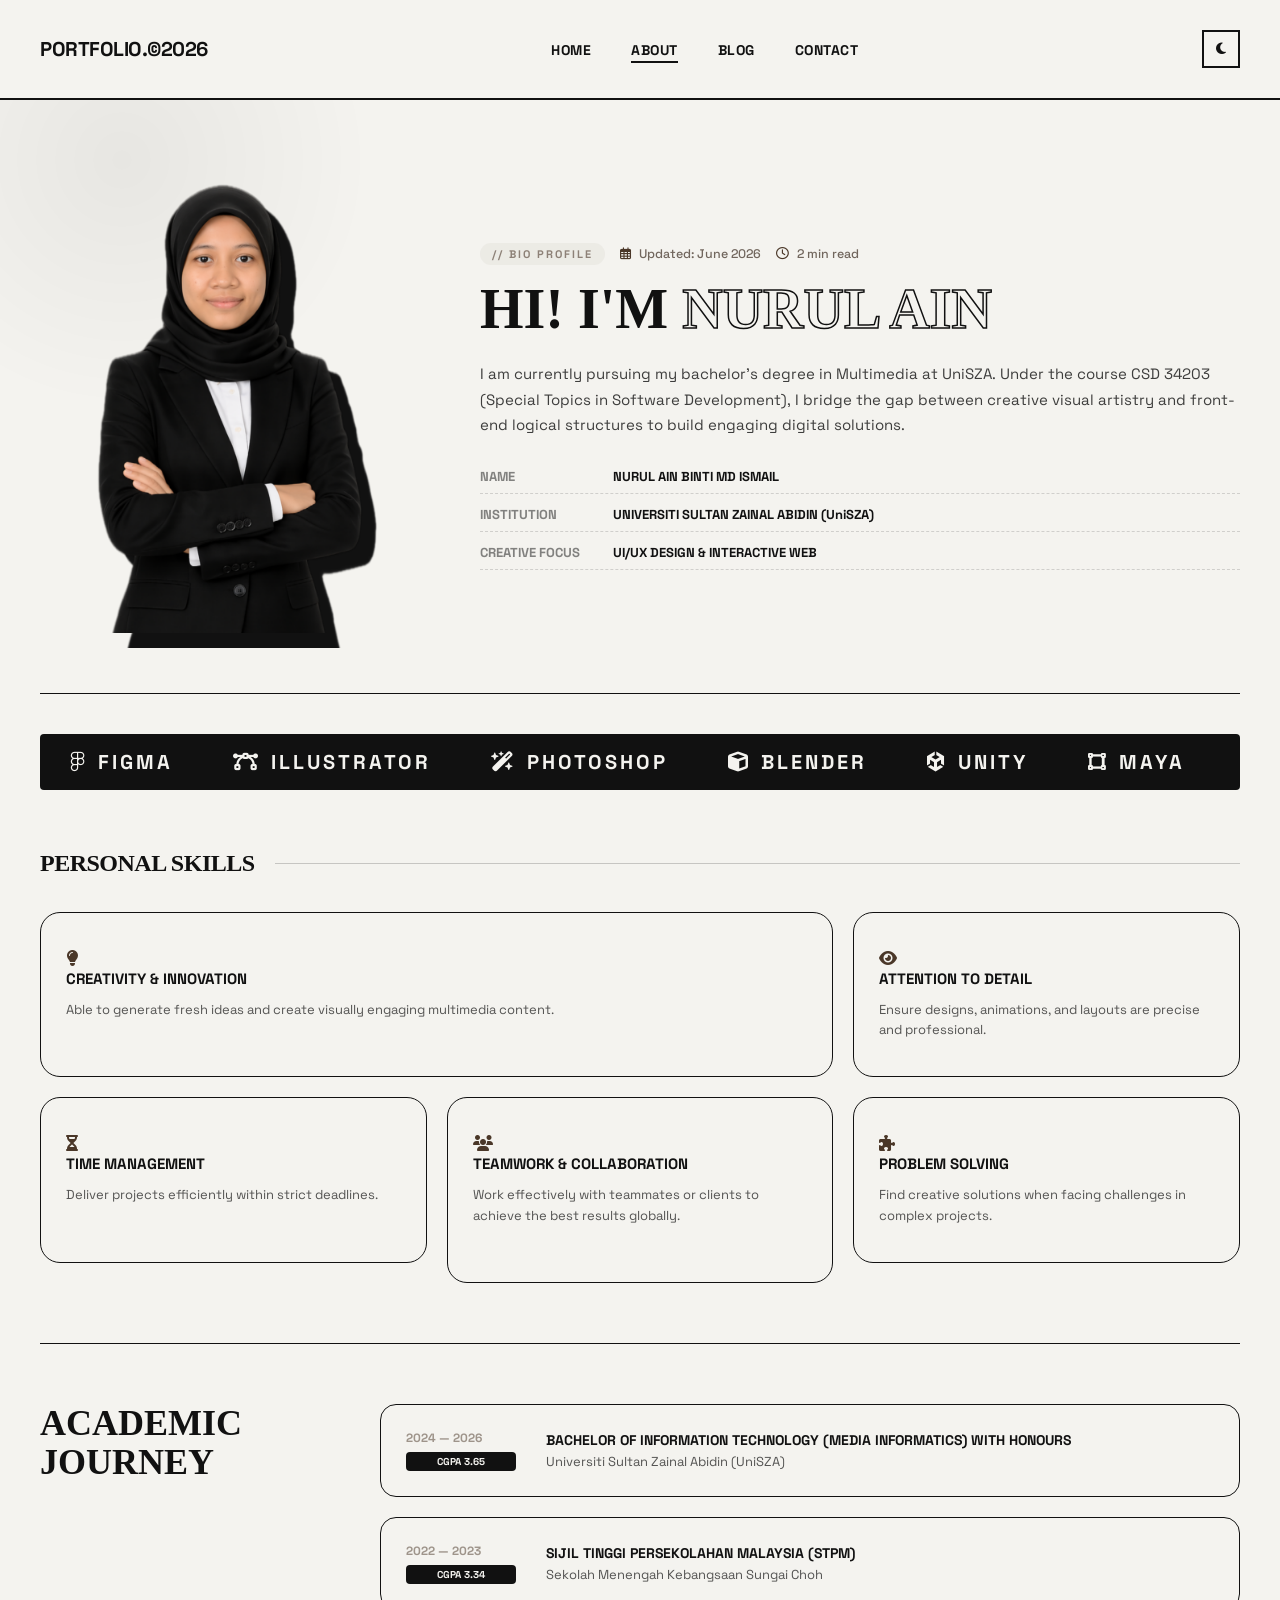
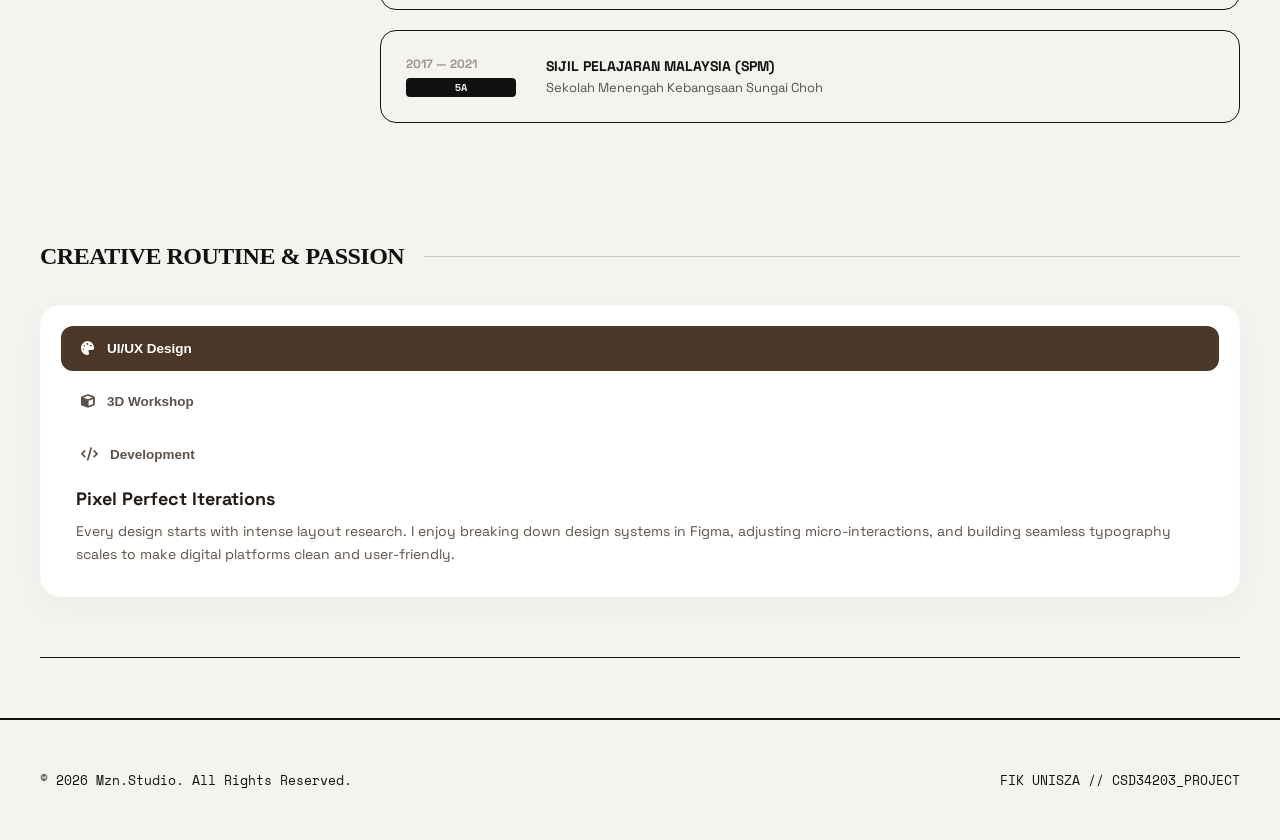
==== commit daf1f277: "COMMIT-5" ====
--- a/about.html
+++ b/about.html
@@ -10,16 +10,66 @@
     <link href="https://fonts.googleapis.com/css2?family=Plus+Jakarta+Sans:wght@400;500;600;700;800&family=Syne:wght@700;800&display=swap" rel="stylesheet">
     
     <style>
+        :root {
+            --accent-color: #4a3728; 
+            --accent-light: rgba(74, 55, 40, 0.07); 
+            --text-muted: #71665d;
+        }
+
         /* ==========================================================================
-           🎨 GLOBAL ACCENT UPDATE (TUKAR BIRU -> ESTETIK COKLAT GELAP)
+           PEMBAIKAN RESPONSIF UNTUK NAVBAR YANG PECAH DI FON
            ========================================================================== */
-        :root {
-            --accent-color: #4a3728; /* Coklat Gelap Estetik */
-            --accent-light: rgba(74, 55, 40, 0.07); /* Tint Coklat Lembut */
-            --text-muted: #71665d;
-        }
-
-        /* Elemen Meta Masa & Tarikh Gaya Blog */
+        @media (max-width: 767px) {
+            /* 1. Jinakkan Navbar utama supaya tidak melimpah */
+            .navbar {
+                flex-direction: column !important;
+                padding: 15px 10px !important;
+                gap: 12px !important;
+                position: absolute !important; /* Elakkan bertindih statik */
+                width: 100% !important;
+                box-sizing: border-box !important;
+            }
+
+            /* 2. Susun Menu Links (Home, About, Blog, Contact) jadi sebaris yang kemas & kecil sedikit */
+            .nav-links {
+                display: flex !important;
+                flex-direction: row !important; /* Kekal sebaris tapi fleksibel */
+                justify-content: center !important;
+                gap: 15px !important;
+                padding: 0 !important;
+                margin: 0 !important;
+                width: 100% !important;
+                list-style: none !important;
+            }
+
+            .nav-links li a {
+                font-size: 13px !important; /* Kecilkan sikit saiz font di fon */
+                padding: 4px 6px !important;
+            }
+
+            /* 3. Letakkan butang tukar tema di tempat yang sesuai */
+            #theme-toggle {
+                position: absolute !important;
+                right: 15px !important;
+                top: 15px !important;
+            }
+            
+            /* Jarakkan kandungan 'main' ke bawah sedikit di fon supaya tak kena sorok dengan navbar */
+            main.container {
+                margin-top: 160px !important; 
+            }
+        }
+
+        /* ==========================================================================
+           STYLING KANDUNGAN LAIN (KEKAL ASAL)
+           ========================================================================== */
+        html, body {
+            overflow-x: hidden !important;
+            width: 100% !important;
+            margin: 0;
+            padding: 0;
+        }
+
         .blog-meta-wrapper {
             display: flex;
             align-items: center;
@@ -35,43 +85,60 @@
         }
 
         .sub-tag {
-            font-size: 11px !important;
+            font-size: 11px;
             font-weight: 700;
-            color: var(--accent-color) !important;
+            color: var(--accent-color);
             background: var(--accent-light);
-            padding: 4px 12px !important;
-            border-radius: 100px !important;
+            padding: 4px 12px;
+            border-radius: 100px;
             text-transform: uppercase;
             letter-spacing: 0.5px;
+            display: inline-block;
         }
 
         .hollow-text {
-            color: var(--accent-color) !important;
-        }
-
-        /* CSS Bahagian Routine Tabs (Vibes Kad Blog Premium) */
+            color: var(--accent-color);
+        }
+
+        .floating-portrait {
+            width: 100% !important;
+            max-width: 320px !important;
+            height: auto !important;
+            display: block;
+            margin: 0 auto;
+        }
+
+        @media (max-width: 767px) {
+            .bento-skills-layout {
+                display: flex !important;
+                flex-direction: column !important;
+                gap: 15px !important;
+            }
+            .bento-card {
+                width: 100% !important;
+                height: auto !important;
+            }
+            .info-item {
+                flex-direction: column !important;
+                align-items: flex-start !important;
+                gap: 5px;
+            }
+        }
+
+        /* Routine Tabs Styling */
         .routine-tabs-container {
-            display: grid;
-            grid-template-columns: 1fr 2fr;
             background: #ffffff;
             border-radius: 20px;
-            padding: 15px;
+            padding: 20px;
             box-shadow: 0 10px 30px rgba(74, 55, 40, 0.03);
-            gap: 15px;
             border: 1px solid rgba(74, 55, 40, 0.02);
             margin-top: 20px;
-        }
-        @media (max-width: 768px) { 
-            .routine-tabs-container { grid-template-columns: 1fr; } 
         }
 
         .tab-menu { 
             display: flex; 
             flex-direction: column; 
-            gap: 6px; 
-        }
-        @media (max-width: 768px) { 
-            .tab-menu { flex-direction: row; flex-wrap: wrap; } 
+            gap: 8px; 
         }
         
         .tab-btn {
@@ -88,17 +155,18 @@
             gap: 12px;
             color: #5c524a;
             transition: all 0.2s ease;
+            width: 100%;
         }
         .tab-btn:hover { 
             background: rgba(74, 55, 40, 0.03); 
         }
         .tab-btn.active-tab {
             background: var(--accent-color) !important; 
-            color: #ffffff;
+            color: #ffffff !important;
         }
 
         .tab-contents { 
-            padding: 20px 25px; 
+            padding: 10px 15px; 
         }
         .tab-content-pane { 
             display: none; 
@@ -119,36 +187,33 @@
             margin: 0; 
         }
 
-        /* Kemas kini warna elemen sedia ada supaya selari */
-        .edu-date {
-            color: var(--accent-color) !important;
-        }
-        .edu-grade {
-            background: var(--accent-light) !important;
-            color: var(--accent-color) !important;
-        }
-        .bento-icon {
-            color: var(--accent-color) !important;
-        }
-
-        /* ==========================================================================
-           🌓 DARK MODE COMPATIBILITY (TEMA COKLAT UNTUK DARK MODE)
-           ========================================================================== */
+        .edu-date { color: var(--accent-color); font-weight: 700; }
+        .edu-grade { background: var(--accent-light); color: var(--accent-color); padding: 3px 10px; border-radius: 5px; font-size: 12px; }
+        .bento-icon { color: var(--accent-color) !important; }
+
         body.dark-theme {
-            --accent-color: #d7c4b7; /* Warna coklat krim lembut untuk mod gelap */
+            --accent-color: #d7c4b7; 
             --accent-light: rgba(215, 196, 183, 0.15);
             --text-muted: #a3968e;
         }
         body.dark-theme .routine-tabs-container {
-            background: #181614 !important; /* Latar belakang coklat sangat gelap */
-            box-shadow: 0 15px 35px rgba(0,0,0,0.3) !important;
-            border-color: rgba(255,255,255,0.02) !important;
+            background: #181614; 
+            box-shadow: 0 15px 35px rgba(0,0,0,0.3);
+            border-color: rgba(255,255,255,0.02);
         }
         body.dark-theme .tab-btn { color: #a3968e; }
         body.dark-theme .tab-btn:hover { background: rgba(255,255,255,0.03); }
-        body.dark-theme .tab-btn.active-tab { background: var(--accent-color) !important; color: #181614; font-weight: 700; }
+        body.dark-theme .tab-btn.active-tab { background: var(--accent-color) !important; color: #181614 !important; font-weight: 700; }
         body.dark-theme .tab-content-pane h3 { color: #ffffff; }
         body.dark-theme .tab-content-pane p { color: #ced4da; }
+
+        @media (max-width: 767px) {
+            .tab-menu { flex-direction: row; flex-wrap: wrap; }
+            .tab-btn { flex: 1 1 calc(50% - 5px); justify-content: center; font-size: 12px; padding: 10px; }
+            .tab-menu .tab-btn:nth-child(3) { flex: 1 1 100%; }
+            .edu-row-card { flex-direction: column !important; gap: 10px; }
+            .edu-badge-zone { display: flex; justify-content: space-between; width: 100%; }
+        }
     </style>
 </head>
 <body>
